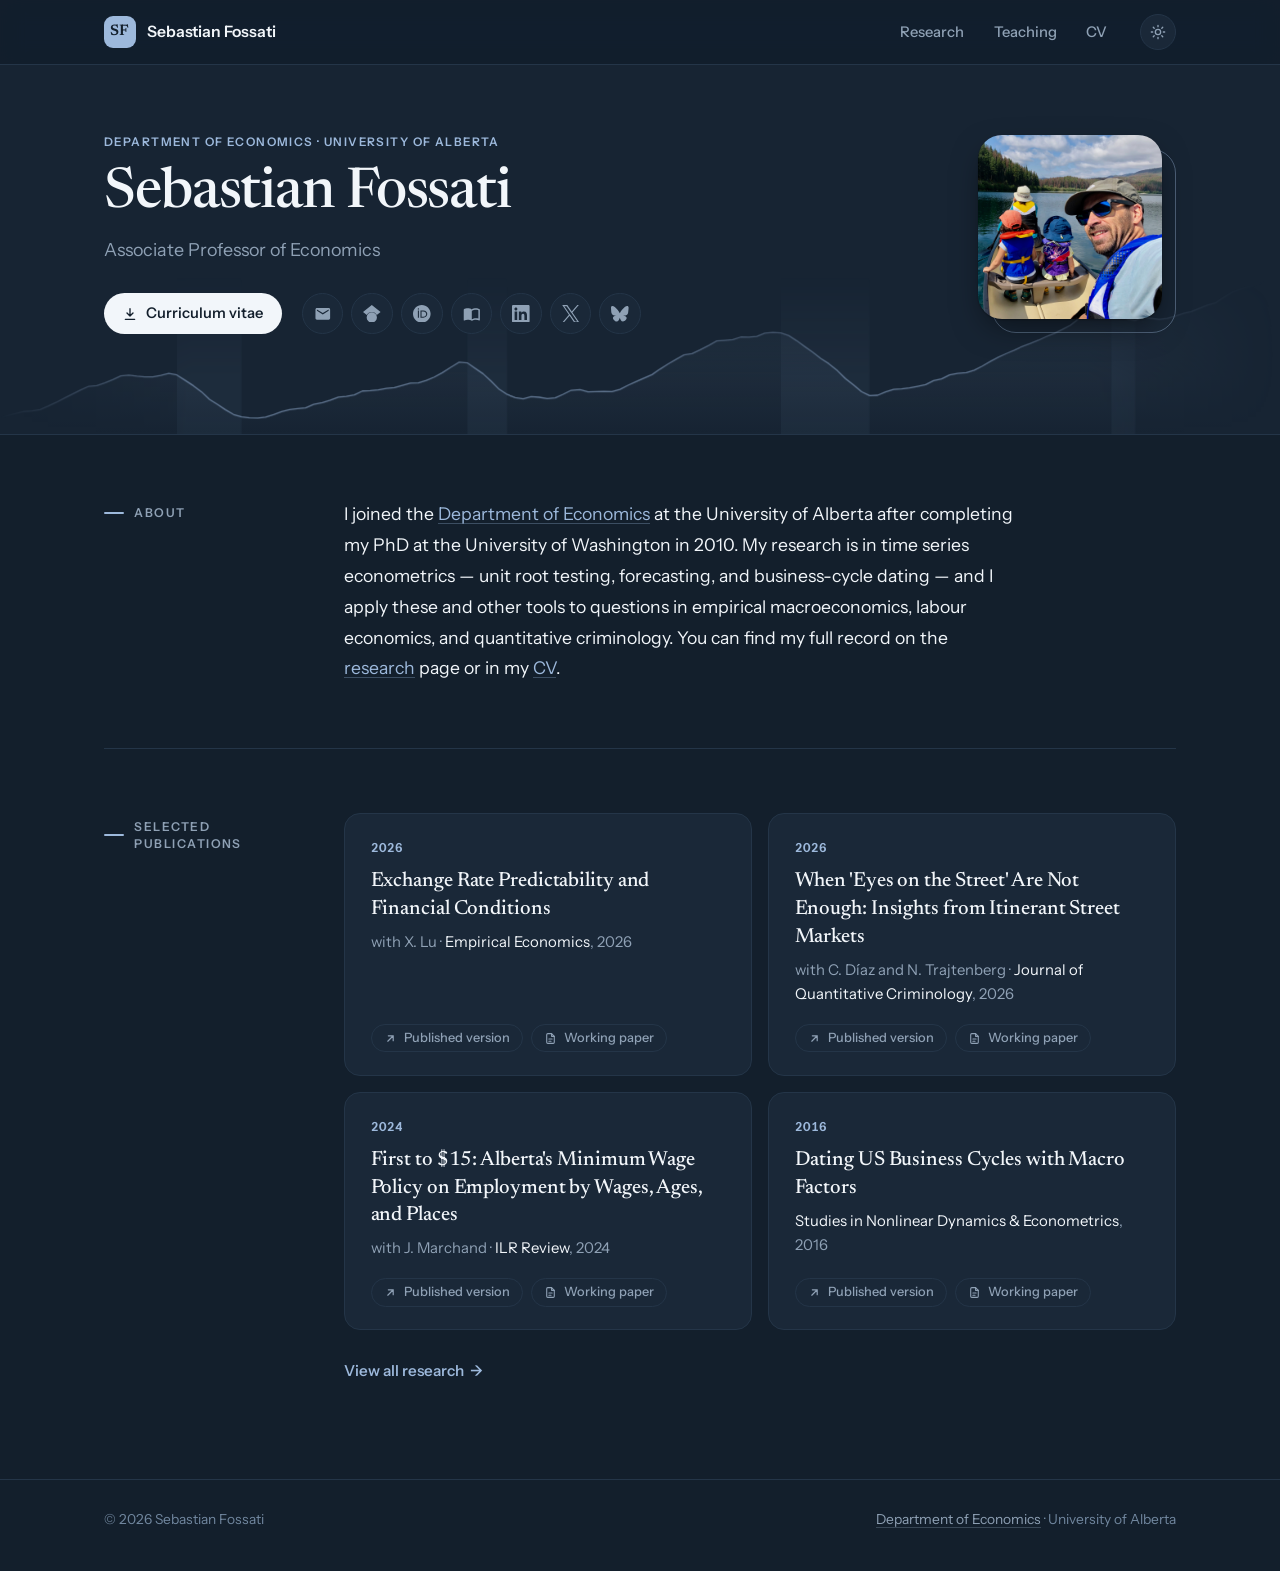
==== index.html @ 0acc58af "Match page titles to the name, tint the phone toolbar, stronger chips - Research/Teaching titles use" ====
<!doctype html>
<html lang="en">
<head>
  <meta charset="utf-8">
  <meta name="viewport" content="width=device-width, initial-scale=1">
  <title>Sebastian Fossati — Economics, University of Alberta</title>
  <meta name="description" content="Sebastian Fossati is an associate professor of economics at the University of Alberta, working in time series econometrics and empirical macroeconomics.">
  <!-- Link previews (X, Bluesky, LinkedIn, Slack, …). These URLs must be
       absolute; if the site's address ever changes, update them here and on
       research.html / teaching.html. -->
  <link rel="canonical" href="https://sebafossati.github.io/">
  <meta property="og:type" content="website">
  <meta property="og:site_name" content="Sebastian Fossati">
  <meta property="og:title" content="Sebastian Fossati — Economics, University of Alberta">
  <meta property="og:description" content="Sebastian Fossati is an associate professor of economics at the University of Alberta, working in time series econometrics and empirical macroeconomics.">
  <meta property="og:url" content="https://sebafossati.github.io/">
  <meta property="og:image" content="https://sebafossati.github.io/assets/img/portrait.jpg">
  <meta name="twitter:card" content="summary">
  <!-- Browser toolbar color on phones (navy; light when the visitor picks
       light mode — see the script below and assets/js/theme.js) -->
  <meta name="theme-color" content="#131f2c">
  <link rel="icon" href="assets/img/favicon.svg" type="image/svg+xml">
  <link rel="preconnect" href="https://fonts.googleapis.com">
  <link rel="preconnect" href="https://fonts.gstatic.com" crossorigin>
  <link href="https://fonts.googleapis.com/css2?family=Instrument+Sans:wght@400..700&family=Newsreader:ital,opsz,wght@0,6..72,400..600;1,6..72,400..500&display=swap" rel="stylesheet">
  <link rel="stylesheet" href="assets/css/style.css">
  <!-- Applies the saved light/dark choice before the page paints (dark is the default) -->
  <script>
    (function () {
      var t = localStorage.getItem("theme");
      if (t) document.documentElement.dataset.theme = t;
      if (t === "light") document.querySelector('meta[name="theme-color"]').content = "#f3f6f9";
    })();
  </script>
</head>
<body>
  <a class="skip" href="#main">Skip to content</a>

  <!-- ====================================================================
       HEADER — identical on every page. If you edit the nav here,
       copy the change to research.html and teaching.html too.
       ==================================================================== -->
  <header class="site-header">
    <nav class="nav wrap" aria-label="Main">
      <a class="brand" href="index.html">
        <span class="brand-full">Sebastian Fossati</span>
        <span class="brand-short">SF</span>
      </a>
      <div class="nav-links">
        <a href="research.html">Research</a>
        <a href="teaching.html">Teaching</a>
        <a href="assets/fossati_cv.pdf" target="_blank" rel="noopener">CV</a>
      </div>
      <button class="theme-toggle" type="button" aria-label="Toggle dark mode">
        <svg class="icon-moon" viewBox="0 0 24 24" fill="none" stroke="currentColor" stroke-width="2" stroke-linecap="round" stroke-linejoin="round" aria-hidden="true"><path d="M21 12.8A9 9 0 1 1 11.2 3a7 7 0 0 0 9.8 9.8z"/></svg>
        <svg class="icon-sun" viewBox="0 0 24 24" fill="none" stroke="currentColor" stroke-width="2" stroke-linecap="round" stroke-linejoin="round" aria-hidden="true"><circle cx="12" cy="12" r="4"/><path d="M12 2v2m0 16v2M4.9 4.9l1.4 1.4m11.4 11.4 1.4 1.4M2 12h2m16 0h2M4.9 19.1l1.4-1.4M17.7 6.3l1.4-1.4"/></svg>
      </button>
    </nav>
  </header>

  <main id="main">

    <!-- ==================================================================
         INTRO BAND — full-width tinted background behind the hero. The
         tint color is --band in style.css. The faint line along the bottom
         is a decorative "output series with shaded recessions" graphic;
         delete the <svg class="band-chart hero-chart"> block to remove it.
         ================================================================== -->
    <div class="intro-band">
    <svg class="band-chart hero-chart" viewBox="0 0 1600 220" preserveAspectRatio="xMidYMax slice" aria-hidden="true" focusable="false">
      <defs>
        <linearGradient id="chart-fade" x1="0" y1="0" x2="0" y2="1">
          <stop offset="0" class="stop-top"/>
          <stop offset="1" class="stop-bottom"/>
        </linearGradient>
      </defs>
      <g class="shade">
        <rect x="221" y="0" width="81" height="220"/>
        <rect x="584" y="0" width="50" height="220"/>
        <rect x="976" y="0" width="111" height="220"/>
        <rect x="1389" y="0" width="30" height="220"/>
      </g>
      <path class="area" d="M0 199.5 L10 196.6 L20 194.1 L30 191.8 L40 190.9 L50 189.4 L60 185.1 L70 180.5 L81 174.7 L91 169.7 L101 164.8 L111 160.3 L121 159.5 L131 156.1 L141 151.9 L151 147.3 L161 146.4 L171 147.7 L181 148.6 L191 148.6 L201 146.6 L211 144.2 L221 146.1 L231 152.6 L242 159.8 L252 167.3 L262 176.8 L272 183.1 L282 189.8 L292 195.6 L302 198.4 L312 199.9 L322 200.0 L332 198.8 L342 195.6 L352 192.0 L362 189.4 L372 188.3 L382 187.3 L392 183.0 L403 180.8 L413 177.7 L423 173.8 L433 173.0 L443 171.0 L453 166.2 L463 165.8 L473 164.7 L483 162.9 L493 162.0 L503 159.2 L513 156.4 L523 156.1 L533 153.0 L543 148.7 L553 143.2 L564 136.1 L574 130.1 L584 130.9 L594 137.9 L604 144.8 L614 154.0 L624 164.1 L634 170.5 L644 174.4 L654 176.1 L664 173.3 L674 174.0 L684 175.7 L694 174.8 L704 170.2 L714 165.3 L725 164.6 L735 167.4 L745 166.9 L755 166.6 L765 167.0 L775 164.1 L785 159.0 L795 154.5 L805 150.2 L815 145.7 L825 138.8 L835 132.5 L845 126.7 L855 121.1 L865 119.5 L875 114.8 L886 109.1 L896 103.6 L906 102.8 L916 102.1 L926 98.7 L936 98.8 L946 97.8 L956 93.9 L966 92.8 L976 93.5 L986 97.0 L996 103.5 L1006 110.7 L1016 117.7 L1026 125.5 L1036 132.0 L1047 141.0 L1057 150.9 L1067 158.7 L1077 167.1 L1087 172.0 L1097 171.5 L1107 167.2 L1117 164.2 L1127 163.6 L1137 162.2 L1147 160.3 L1157 158.3 L1167 153.3 L1177 151.0 L1187 146.0 L1197 144.2 L1208 143.2 L1218 140.1 L1228 134.9 L1238 129.1 L1248 123.9 L1258 119.3 L1268 115.1 L1278 110.4 L1288 106.7 L1298 102.7 L1308 98.1 L1318 94.1 L1328 89.2 L1338 84.0 L1348 76.1 L1358 69.7 L1369 65.6 L1379 62.6 L1389 65.2 L1399 69.2 L1409 76.2 L1419 77.9 L1429 74.1 L1439 75.3 L1449 76.6 L1459 75.5 L1469 72.7 L1479 69.3 L1489 66.9 L1499 62.9 L1509 58.8 L1519 56.1 L1530 48.8 L1540 42.7 L1550 38.9 L1560 35.6 L1570 32.8 L1580 30.0 L1590 32.0 L1600 32.6 L1600 220 L0 220 Z"/>
      <path class="line draw" pathLength="1" d="M0 199.5 L10 196.6 L20 194.1 L30 191.8 L40 190.9 L50 189.4 L60 185.1 L70 180.5 L81 174.7 L91 169.7 L101 164.8 L111 160.3 L121 159.5 L131 156.1 L141 151.9 L151 147.3 L161 146.4 L171 147.7 L181 148.6 L191 148.6 L201 146.6 L211 144.2 L221 146.1 L231 152.6 L242 159.8 L252 167.3 L262 176.8 L272 183.1 L282 189.8 L292 195.6 L302 198.4 L312 199.9 L322 200.0 L332 198.8 L342 195.6 L352 192.0 L362 189.4 L372 188.3 L382 187.3 L392 183.0 L403 180.8 L413 177.7 L423 173.8 L433 173.0 L443 171.0 L453 166.2 L463 165.8 L473 164.7 L483 162.9 L493 162.0 L503 159.2 L513 156.4 L523 156.1 L533 153.0 L543 148.7 L553 143.2 L564 136.1 L574 130.1 L584 130.9 L594 137.9 L604 144.8 L614 154.0 L624 164.1 L634 170.5 L644 174.4 L654 176.1 L664 173.3 L674 174.0 L684 175.7 L694 174.8 L704 170.2 L714 165.3 L725 164.6 L735 167.4 L745 166.9 L755 166.6 L765 167.0 L775 164.1 L785 159.0 L795 154.5 L805 150.2 L815 145.7 L825 138.8 L835 132.5 L845 126.7 L855 121.1 L865 119.5 L875 114.8 L886 109.1 L896 103.6 L906 102.8 L916 102.1 L926 98.7 L936 98.8 L946 97.8 L956 93.9 L966 92.8 L976 93.5 L986 97.0 L996 103.5 L1006 110.7 L1016 117.7 L1026 125.5 L1036 132.0 L1047 141.0 L1057 150.9 L1067 158.7 L1077 167.1 L1087 172.0 L1097 171.5 L1107 167.2 L1117 164.2 L1127 163.6 L1137 162.2 L1147 160.3 L1157 158.3 L1167 153.3 L1177 151.0 L1187 146.0 L1197 144.2 L1208 143.2 L1218 140.1 L1228 134.9 L1238 129.1 L1248 123.9 L1258 119.3 L1268 115.1 L1278 110.4 L1288 106.7 L1298 102.7 L1308 98.1 L1318 94.1 L1328 89.2 L1338 84.0 L1348 76.1 L1358 69.7 L1369 65.6 L1379 62.6 L1389 65.2 L1399 69.2 L1409 76.2 L1419 77.9 L1429 74.1 L1439 75.3 L1449 76.6 L1459 75.5 L1469 72.7 L1479 69.3 L1489 66.9 L1499 62.9 L1509 58.8 L1519 56.1 L1530 48.8 L1540 42.7 L1550 38.9 L1560 35.6 L1570 32.8 L1580 30.0 L1590 32.0 L1600 32.6"/>
    </svg>
    <div class="wrap">

    <!-- ==================================================================
         HERO — name, position, photo, and profile links.
         Photo lives at assets/img/portrait.jpg — replace that file to
         change it (keep it roughly square).
         ================================================================== -->
    <section class="hero">
      <div class="hero-text">
        <p class="eyebrow fade-in">Department of Economics · University of Alberta</p>
        <h1 class="fade-in">Sebastian Fossati</h1>

        <p class="lede fade-in">Associate Professor of Economics</p>

        <!-- PROFILE / CONTACT LINKS (icon buttons).
             Each link has aria-label + title for screen readers and hover
             tooltips. To add a service, copy a <li>, swap the href/label, and
             paste a new 24×24 <path> (brand glyphs are from simpleicons.org;
             the IDEAS/RePEc glyph is a generic book icon from Material Icons,
             since RePEc has no brand glyph there). -->
        <div class="hero-actions fade-in">
        <a class="btn btn-primary" href="assets/fossati_cv.pdf" target="_blank" rel="noopener">
          <svg viewBox="0 0 24 24" fill="none" stroke="currentColor" stroke-width="2" stroke-linecap="round" stroke-linejoin="round" aria-hidden="true"><path d="M12 4v11m0 0-4.5-4.5M12 15l4.5-4.5M5 20h14"/></svg>
          Curriculum vitae
        </a>
        <ul class="socials">
          <li><a href="mailto:sfossati@ualberta.ca" aria-label="Email" title="Email">
            <svg viewBox="0 0 24 24" fill="currentColor" aria-hidden="true"><path d="M20 4H4c-1.1 0-2 .9-2 2v12c0 1.1.9 2 2 2h16c1.1 0 2-.9 2-2V6c0-1.1-.9-2-2-2zm0 4l-8 5-8-5V6l8 5 8-5v2z"/></svg>
          </a></li>
          <li><a href="https://scholar.google.com/citations?user=sV46lYsAAAAJ" target="_blank" rel="me noopener" aria-label="Google Scholar" title="Google Scholar">
            <svg viewBox="0 0 24 24" fill="currentColor" aria-hidden="true"><path d="M5.242 13.769L0 9.5 12 0l12 9.5-5.242 4.269C17.548 11.249 14.978 9.5 12 9.5c-2.977 0-5.548 1.748-6.758 4.269zM12 10a7 7 0 1 0 0 14 7 7 0 0 0 0-14z"/></svg>
          </a></li>
          <li><a href="https://orcid.org/0009-0007-8081-2197" target="_blank" rel="me noopener" aria-label="ORCID" title="ORCID (0009-0007-8081-2197)">
            <svg viewBox="0 0 24 24" fill="currentColor" aria-hidden="true"><path d="M12 0C5.372 0 0 5.372 0 12s5.372 12 12 12 12-5.372 12-12S18.628 0 12 0zM7.369 4.378c.525 0 .947.431.947.947s-.422.947-.947.947a.95.95 0 0 1-.947-.947c0-.525.422-.947.947-.947zm-.722 3.038h1.444v10.041H6.647V7.416zm3.562 0h3.9c3.712 0 5.344 2.653 5.344 5.025 0 2.578-2.016 5.025-5.325 5.025h-3.919V7.416zm1.444 1.303v7.444h2.297c3.272 0 4.022-2.484 4.022-3.722 0-2.016-1.284-3.722-4.097-3.722h-2.222z"/></svg>
          </a></li>
          <li><a href="https://ideas.repec.org/e/pfo140.html" target="_blank" rel="me noopener" aria-label="IDEAS/RePEc" title="IDEAS/RePEc">
            <svg viewBox="0 0 24 24" fill="currentColor" aria-hidden="true"><path d="M21 5c-1.11-.35-2.33-.5-3.5-.5-1.95 0-4.05.4-5.5 1.5-1.45-1.1-3.55-1.5-5.5-1.5S2.45 4.9 1 6v14.65c0 .25.25.5.5.5.1 0 .15-.05.25-.05C3.1 20.45 5.05 20 6.5 20c1.95 0 4.05.4 5.5 1.5 1.35-.85 3.8-1.5 5.5-1.5 1.65 0 3.35.3 4.75 1.05.1.05.15.05.25.05.25 0 .5-.25.5-.5V6c-.6-.45-1.25-.75-2-1zm0 13.5c-1.1-.35-2.3-.5-3.5-.5-1.7 0-4.15.65-5.5 1.5V8c1.35-.85 3.8-1.5 5.5-1.5 1.2 0 2.4.15 3.5.5v11.5z"/></svg>
          </a></li>
          <li><a href="https://www.linkedin.com/in/sebafossati/" target="_blank" rel="me noopener" aria-label="LinkedIn" title="LinkedIn">
            <svg viewBox="0 0 24 24" fill="currentColor" aria-hidden="true"><path d="M20.447 20.452h-3.554v-5.569c0-1.328-.027-3.037-1.852-3.037-1.853 0-2.136 1.445-2.136 2.939v5.667H9.351V9h3.414v1.561h.046c.477-.9 1.637-1.85 3.37-1.85 3.601 0 4.267 2.37 4.267 5.455v6.286zM5.337 7.433c-1.144 0-2.063-.926-2.063-2.065 0-1.138.92-2.063 2.063-2.063 1.14 0 2.064.925 2.064 2.063 0 1.139-.925 2.065-2.064 2.065zm1.782 13.019H3.555V9h3.564v11.452zM22.225 0H1.771C.792 0 0 .774 0 1.729v20.542C0 23.227.792 24 1.771 24h20.451C23.2 24 24 23.227 24 22.271V1.729C24 .774 23.2 0 22.225 0z"/></svg>
          </a></li>
          <li><a href="https://x.com/sebafossati" target="_blank" rel="me noopener" aria-label="X" title="X (@sebafossati)">
            <svg viewBox="0 0 24 24" fill="currentColor" aria-hidden="true"><path d="M14.234 10.162 22.977 0h-2.072l-7.591 8.824L7.251 0H.258l9.168 13.343L.258 24H2.33l8.016-9.318L16.749 24h6.993zm-2.837 3.299-.929-1.329L3.076 1.56h3.182l5.965 8.532.929 1.329 7.754 11.09h-3.182z"/></svg>
          </a></li>
          <li><a href="https://bsky.app/profile/sebafossati.bsky.social" target="_blank" rel="me noopener" aria-label="Bluesky" title="Bluesky (@sebafossati.bsky.social)">
            <svg viewBox="0 0 24 24" fill="currentColor" aria-hidden="true"><path d="M5.202 2.857C7.954 4.922 10.913 9.11 12 11.358c1.087-2.247 4.046-6.436 6.798-8.501C20.783 1.366 24 .213 24 3.883c0 .732-.42 6.156-.667 7.037-.856 3.061-3.978 3.842-6.755 3.37 4.854.826 6.089 3.562 3.422 6.299-5.065 5.196-7.28-1.304-7.847-2.97-.104-.305-.152-.448-.153-.327 0-.121-.05.022-.153.327-.568 1.666-2.782 8.166-7.847 2.97-2.667-2.737-1.432-5.473 3.422-6.3-2.777.473-5.899-.308-6.755-3.369C.42 10.04 0 4.615 0 3.883c0-3.67 3.217-2.517 5.202-1.026z"/></svg>
          </a></li>
        </ul>
        </div>
      </div>
      <div class="portrait-wrap fade-in">
        <img class="portrait" src="assets/img/portrait.jpg" alt="Sebastian Fossati" width="220" height="220">
      </div>
    </section>

    </div>
    </div><!-- /intro-band -->

    <div class="wrap">

    <!-- ==================================================================
         ABOUT — short bio. Edit freely.
         ================================================================== -->
    <section class="section">
      <h2>About</h2>
      <p>
        I joined the
        <a href="https://www.economics.ualberta.ca/" target="_blank" rel="noopener">Department of Economics</a>
        at the University of Alberta after completing my PhD at the University
        of Washington in 2010. My research is in time series econometrics
        — unit root testing, forecasting, and business-cycle dating — and I apply
        these and other tools to questions in empirical macroeconomics, labour
        economics, and quantitative criminology. You can find my full record on
        the <a href="research.html">research</a> page or in my
        <a href="assets/fossati_cv.pdf" target="_blank" rel="noopener">CV</a>.
      </p>
    </section>

    <!-- ==================================================================
         SELECTED PUBLICATIONS — a short highlight reel; the full list
         lives on research.html.

         TO ADD A PAPER: copy an entire <li class="pub"> … </li> block,
         paste it where you want it, and edit the text and links.
         ================================================================== -->
    <section class="section">
      <h2>Selected publications</h2>
      <ul class="pubs pubs-featured">

        <li class="pub">
          <div class="pub-year">2026</div>
          <div class="pub-body">
            <a class="pub-title" href="https://doi.org/10.1007/s00181-026-02971-w" target="_blank" rel="noopener">Exchange Rate Predictability and Financial Conditions</a>
            <p class="pub-meta">with X. Lu · <em>Empirical Economics</em>, 2026</p>
            <p class="pub-links">
              <a href="https://doi.org/10.1007/s00181-026-02971-w" target="_blank" rel="noopener">Published version</a>
              <a href="https://sites.ualberta.ca/~econwps/2025/wp2025-06.pdf" target="_blank" rel="noopener">Working paper</a>
            </p>
          </div>
        </li>

        <li class="pub">
          <div class="pub-year">2026</div>
          <div class="pub-body">
            <a class="pub-title" href="https://doi.org/10.1007/s10940-025-09620-y" target="_blank" rel="noopener">When 'Eyes on the Street' Are Not Enough: Insights from Itinerant Street Markets</a>
            <p class="pub-meta">with C. Díaz and N. Trajtenberg · <em>Journal of Quantitative Criminology</em>, 2026</p>
            <p class="pub-links">
              <a href="https://doi.org/10.1007/s10940-025-09620-y" target="_blank" rel="noopener">Published version</a>
              <a href="https://papers.ssrn.com/sol3/papers.cfm?abstract_id=5048885" target="_blank" rel="noopener">Working paper</a>
            </p>
          </div>
        </li>

        <li class="pub">
          <div class="pub-year">2024</div>
          <div class="pub-body">
            <a class="pub-title" href="https://doi.org/10.1177/00197939231213064" target="_blank" rel="noopener">First to $15: Alberta's Minimum Wage Policy on Employment by Wages, Ages, and Places</a>
            <p class="pub-meta">with J. Marchand · <em>ILR Review</em>, 2024</p>
            <p class="pub-links">
              <a href="https://doi.org/10.1177/00197939231213064" target="_blank" rel="noopener">Published version</a>
              <a href="https://ideas.repec.org/p/ris/albaec/2020_015.html" target="_blank" rel="noopener">Working paper</a>
            </p>
          </div>
        </li>

        <li class="pub">
          <div class="pub-year">2016</div>
          <div class="pub-body">
            <a class="pub-title" href="https://doi.org/10.1515/snde-2015-0037" target="_blank" rel="noopener">Dating US Business Cycles with Macro Factors</a>
            <p class="pub-meta"><em>Studies in Nonlinear Dynamics &amp; Econometrics</em>, 2016</p>
            <p class="pub-links">
              <a href="https://doi.org/10.1515/snde-2015-0037" target="_blank" rel="noopener">Published version</a>
              <a href="assets/papers/factor_probit.pdf" target="_blank" rel="noopener">Working paper</a>
            </p>
          </div>
        </li>

      </ul>
      <a class="more-link" href="research.html">View all research <span class="arrow" aria-hidden="true">→</span></a>
    </section>

    </div>

  </main>

  <!-- ====================================================================
       FOOTER — identical on every page.
       ==================================================================== -->
  <footer class="site-footer">
    <div class="wrap">
      <p>© 2026 Sebastian Fossati</p>
      <p><a href="https://www.economics.ualberta.ca/" target="_blank" rel="noopener">Department of Economics</a> · University of Alberta</p>
    </div>
  </footer>

  <script src="assets/js/theme.js"></script>
</body>
</html>
---- assets/css/style.css ----
/* ==========================================================================
   style.css — all styling for the site.

   Colors follow the 1hand.app palette: navy, steel/pale blue, and one
   gold highlight. Dark is the default; the toggle in the header switches
   to light. To change the look, edit the variables in the blocks below:
   the first "theme" block is dark mode, the second is light mode. Fonts
   are set in the "Type" block.
   ========================================================================== */

/* ---- Type (shared by both themes) ---------------------------------------- */
:root {
  --font-sans: "Instrument Sans", system-ui, -apple-system, "Segoe UI", Roboto, sans-serif;
  --font-serif: "Newsreader", "Iowan Old Style", "Palatino Linotype", Georgia, serif;
  --radius: 16px;
  --wrap: 70rem;
  --label-col: 12rem;
}

/* ---- Dark theme (default) ------------------------------------------------ */
:root {
  --bg: #131f2c;
  --surface: #1a2838;
  --band: #172433;
  --text: #f2f6fa;
  --muted: #8fa1b5;
  --faint: #71879f;
  --border: #243548;
  --border-strong: #314862;
  --accent: #9db9dc;
  --accent-soft: rgba(157, 185, 220, 0.12);
  --gold: #d09a5a;
  --gold-ink: #d09a5a;
  --gold-soft: rgba(208, 154, 90, 0.14);
  --chart-band: rgba(157, 185, 220, 0.05);
  --shadow: 0 1px 2px rgba(0, 0, 0, 0.3), 0 12px 32px -8px rgba(0, 0, 0, 0.55);
  color-scheme: dark;
}

/* ---- Light theme (chosen with the toggle button) -------------------------- */
:root[data-theme="light"] {
  --bg: #f3f6f9;
  --surface: #ffffff;
  --band: #e8eef4;
  --text: #0d1620;
  --muted: #465a70;
  --faint: #5f7287;
  --border: #dae2ea;
  --border-strong: #c3cfdb;
  --accent: #245fa8;
  --accent-soft: rgba(36, 95, 168, 0.1);
  --gold: #c08545;
  --gold-ink: #8a5a20;
  --gold-soft: rgba(208, 154, 90, 0.16);
  --chart-band: rgba(13, 22, 32, 0.04);
  --shadow: 0 1px 2px rgba(13, 22, 32, 0.05), 0 12px 32px -8px rgba(13, 22, 32, 0.12);
  color-scheme: light;
}

/* ---- Steel-blue cards (light mode only) -----------------------------------
   In light mode the course cards and the landing page's publication cards
   are steel-blue panels with light text; in dark mode they are ordinary
   navy cards. The variables are redefined on the cards themselves, so
   everything inside them (text, chips, figures) follows. */
:root[data-theme="light"] :is(.card, .pubs-featured .pub) {
  --surface: #3d6390;
  --band: #385b85;
  --text: #ffffff;
  --muted: #d6e1ee;
  --faint: #d6e1ee;
  --border: #4a73a3;
  --border-strong: #5a83b3;
  --accent: #cfe0f5;
  --accent-soft: rgba(255, 255, 255, 0.12);
  --gold: #e6b273;
  --gold-ink: #e6b273;
  --gold-soft: rgba(230, 178, 115, 0.2);
  color: var(--text);
}

/* Link chips on those cards: a translucent white fill so they stand out */
:root[data-theme="light"] :is(.card, .pubs-featured .pub) :is(.pub-links, .course-links) a {
  border-color: rgba(255, 255, 255, 0.3);
  background: rgba(255, 255, 255, 0.14);
  color: #ffffff;
}

:root[data-theme="light"] :is(.card, .pubs-featured .pub) :is(.pub-links, .course-links) a:hover {
  border-color: #ffffff;
  background: rgba(255, 255, 255, 0.26);
}

/* ==========================================================================
   Base
   ========================================================================== */

*,
*::before,
*::after {
  box-sizing: border-box;
}

html {
  scroll-behavior: smooth;
}

body {
  margin: 0;
  font-family: var(--font-sans);
  font-size: 1rem;
  line-height: 1.65;
  color: var(--text);
  background: var(--bg);
  -webkit-font-smoothing: antialiased;
  text-rendering: optimizeLegibility;
}

::selection {
  background: var(--accent-soft);
  color: var(--accent);
}

a {
  color: var(--accent);
  text-decoration: underline;
  text-decoration-thickness: 1px;
  text-underline-offset: 3px;
  text-decoration-color: color-mix(in srgb, currentColor 30%, transparent);
  transition: text-decoration-color 0.15s ease, color 0.15s ease;
}

a:hover {
  text-decoration-color: currentColor;
}

:focus-visible {
  outline: 2px solid var(--accent);
  outline-offset: 3px;
  border-radius: 4px;
}

.wrap {
  max-width: var(--wrap);
  margin: 0 auto;
  padding: 0 1.5rem;
}

.skip {
  position: absolute;
  left: -9999px;
  top: 0;
  background: var(--bg);
  padding: 0.5rem 1rem;
  z-index: 100;
}

.skip:focus {
  left: 0;
}

/* ==========================================================================
   Header / navigation
   ========================================================================== */

.site-header {
  position: sticky;
  top: 0;
  z-index: 10;
  background: var(--bg);
  border-bottom: 1px solid var(--border);
}

@supports (backdrop-filter: blur(12px)) {
  .site-header {
    background: color-mix(in srgb, var(--bg) 82%, transparent);
    backdrop-filter: saturate(1.4) blur(12px);
    -webkit-backdrop-filter: saturate(1.4) blur(12px);
  }
}

.nav {
  display: flex;
  align-items: center;
  gap: 1rem;
  min-height: 4rem;
}

/* Brand: monogram tile + full name (name hides on small screens) */
.brand {
  display: inline-flex;
  align-items: center;
  gap: 0.7rem;
  margin-right: auto;
  font-weight: 600;
  font-size: 0.98rem;
  letter-spacing: -0.01em;
  color: var(--text);
  text-decoration: none;
  white-space: nowrap;
}

.brand .brand-short {
  order: -1;
  display: inline-grid;
  place-items: center;
  width: 2rem;
  height: 2rem;
  border-radius: 9px;
  background: var(--accent);
  color: var(--bg);
  font-family: var(--font-serif);
  font-size: 0.95rem;
  font-weight: 600;
  letter-spacing: 0.02em;
  transition: transform 0.2s ease;
}

.brand:hover .brand-short {
  transform: rotate(-6deg);
}

.nav-links {
  display: flex;
  align-items: center;
  gap: 0.25rem;
}

.nav-links a {
  padding: 0.4rem 0.8rem;
  border-radius: 999px;
  color: var(--muted);
  font-size: 0.92rem;
  font-weight: 500;
  text-decoration: none;
  transition: color 0.15s ease, background 0.15s ease;
}

.nav-links a:hover {
  color: var(--text);
  background: var(--accent-soft);
}

.nav-links a[aria-current="page"] {
  color: var(--accent);
  background: var(--accent-soft);
}

/* Theme toggle button */
.theme-toggle {
  display: inline-flex;
  align-items: center;
  justify-content: center;
  width: 2.25rem;
  height: 2.25rem;
  margin-left: 0.25rem;
  padding: 0;
  border: 1px solid var(--border);
  border-radius: 50%;
  background: var(--surface);
  color: var(--muted);
  cursor: pointer;
  transition: color 0.15s ease, border-color 0.15s ease, transform 0.2s ease;
}

.theme-toggle:hover {
  color: var(--accent);
  border-color: var(--accent);
  transform: rotate(15deg);
}

.theme-toggle svg {
  width: 1rem;
  height: 1rem;
}

/* Show sun in dark mode (the default), moon in light mode */
.icon-moon { display: none; }
.icon-sun  { display: block; }

:root[data-theme="light"] .icon-moon { display: block; }
:root[data-theme="light"] .icon-sun  { display: none; }

/* ==========================================================================
   Decorative charts
   The landing page has an output series with shaded recessions along the
   bottom of the hero. Research and Teaching have a row of cards next to the
   title, one small chart per card (see .head-cards below). Colors come from
   --accent and --chart-band; the series each chart is "about" (forecast
   origin, counterfactual, asymmetric loss, fitted line) is in --gold.
   ========================================================================== */

.band-chart {
  position: absolute;
  left: 0;
  right: 0;
  bottom: 0;
  width: 100%;
  pointer-events: none;
}

/* Landing page: along the bottom of the hero, fading at both edges and
   toward the top */
.hero-chart {
  height: 160px;
  -webkit-mask-image:
    linear-gradient(to right, transparent, #000 15%, #000 85%, transparent),
    linear-gradient(to top, #000 35%, transparent);
  -webkit-mask-composite: source-in;
  mask-image:
    linear-gradient(to right, transparent, #000 15%, #000 85%, transparent),
    linear-gradient(to top, #000 35%, transparent);
  mask-composite: intersect;
}

/* Research / Teaching: same-size 5:3 cards with no outline, running behind
   the title. The first card in the HTML sits at the far right. The row
   wraps, but only its first line is visible, so a card that doesn't fit the
   window is hidden whole rather than cut off. All cards are drawn at the
   same strength, except where they sit behind the title. */
.head-cards {
  --card-w: 13.75rem;
  --card-h: 8.25rem;
  display: flex;
  flex-flow: row-reverse wrap;
  align-content: flex-start;
  gap: 2rem 1.5rem;
  min-width: 0;
  height: var(--card-h);
  /* reach past the content column to the right edge of the window */
  margin-right: min(0px, (var(--wrap) - 100vw) / 2);
  overflow: hidden;
  pointer-events: none;
  /* extra fade behind the title (about 4 × its font size wide), easing
     back to full strength just past it */
  -webkit-mask-image: linear-gradient(to right,
    rgb(0 0 0 / 0.3) calc(var(--title-size) * 4),
    #000 calc(var(--title-size) * 4 + 4rem));
  mask-image: linear-gradient(to right,
    rgb(0 0 0 / 0.3) calc(var(--title-size) * 4),
    #000 calc(var(--title-size) * 4 + 4rem));
}

.head-card {
  flex: none;
  width: var(--card-w);
  height: var(--card-h);
  overflow: visible;
}

/* ---- Chart marks ---------------------------------------------------------- */

:is(.band-chart, .head-card) .line {
  fill: none;
  stroke: var(--accent);
  stroke-width: 1.6;
  stroke-linejoin: round;
  stroke-linecap: round;
  opacity: 0.55;
}

:is(.band-chart, .head-card) .line-dashed {
  stroke-dasharray: 5 6;
  opacity: 0.45;
}

/* Output series: shaded recessions and a soft fill under the line */
:is(.band-chart, .head-card) .shade rect {
  fill: var(--chart-band);
}

:is(.band-chart, .head-card) .area {
  fill: url(#chart-fade);
}

:is(.band-chart, .head-card) .stop-top {
  stop-color: var(--accent);
  stop-opacity: 0.12;
}

:is(.band-chart, .head-card) .stop-bottom {
  stop-color: var(--accent);
  stop-opacity: 0;
}

/* Fan chart: three nested prediction bands (90/70/50%) that stack up.
   The bands and the dashed forecast line fade out toward the horizon. */
.head-card .fan path {
  fill: url(#fan-fade);
  opacity: 0.07;
}

.head-card .fan-stop-on {
  stop-color: var(--accent);
  stop-opacity: 1;
}

.head-card .fan-stop-off {
  stop-color: var(--accent);
  stop-opacity: 0;
}

.head-card .forecast {
  stroke: url(#fan-fade);
}

.head-card .origin,
.head-card .ref {
  stroke: var(--faint);
  stroke-width: 1;
  stroke-dasharray: 3 5;
  opacity: 0.6;
}

.head-card .marker {
  fill: var(--band);
  stroke: var(--gold);
  stroke-width: 1.6;
}

/* Actual (solid) vs counterfactual (dashed) series, with a band around
   the counterfactual */
.head-card .band {
  fill: var(--gold);
  opacity: 0.1;
}

.card-did .line-dashed {
  stroke: var(--gold);
  opacity: 0.6;
}

/* Loss functions: squared (solid), absolute (dashed), asymmetric (dotted) */
.head-card .loss-l1 {
  stroke-dasharray: 5 6;
  opacity: 0.45;
}

.head-card .loss-asym {
  stroke: var(--gold);
  stroke-dasharray: 0.5 5;
  stroke-width: 2.4;
  opacity: 0.7;
}

/* Scatter plot: data points and the regression confidence band */
.head-card .dots circle {
  fill: var(--accent);
  opacity: 0.3;
}

.head-card .ci {
  fill: var(--accent);
  opacity: 0.09;
}

.card-scatter .line {
  stroke: var(--gold);
  opacity: 0.7;
}

/* ==========================================================================
   Hero (landing page)
   ========================================================================== */

/* Full-width tinted band behind the hero. The tint is --band. */
.intro-band {
  position: relative;
  overflow: hidden;
  background: var(--band);
  border-bottom: 1px solid var(--border);
}

.hero {
  position: relative;
  display: grid;
  grid-template-columns: 1fr auto;
  align-items: center;
  gap: 3.5rem;
  padding: 4.25rem 0 6.25rem;
}

.eyebrow {
  margin: 0 0 0.85rem;
  font-size: 0.74rem;
  font-weight: 600;
  letter-spacing: 0.12em;
  text-transform: uppercase;
  color: var(--accent);
}

.hero h1 {
  margin: 0 0 0.75rem;
  font-family: var(--font-serif);
  font-size: clamp(2.4rem, 5vw, 3.5rem); /* same as .page-head h1 */
  font-weight: 500;
  letter-spacing: -0.02em;
  line-height: 1.02;
}

.hero .lede {
  margin: 0;
  font-size: 1.12rem;
  color: var(--muted);
}

.hero-actions {
  display: flex;
  flex-wrap: wrap;
  align-items: center;
  gap: 1rem 1.25rem;
  margin-top: 1.75rem;
}

/* Photo with an offset outline behind it */
.portrait-wrap {
  position: relative;
  margin: 0 14px 14px 0;
}

.portrait-wrap::before {
  content: "";
  position: absolute;
  inset: 14px -14px -14px 14px;
  border: 1px solid var(--accent);
  border-radius: 24px;
  opacity: 0.4;
}

.portrait {
  position: relative;
  display: block;
  width: 184px;
  height: 184px;
  border-radius: 24px;
  object-fit: cover;
  box-shadow: var(--shadow);
}

/* Buttons */
.btn {
  display: inline-flex;
  align-items: center;
  gap: 0.5rem;
  height: 2.6rem;
  padding: 0 1.15rem;
  border-radius: 999px;
  font-size: 0.92rem;
  font-weight: 550;
  text-decoration: none;
  transition: background 0.15s ease, color 0.15s ease, transform 0.15s ease;
}

.btn svg {
  width: 1rem;
  height: 1rem;
}

.btn-primary {
  background: var(--text);
  color: var(--bg);
}

.btn-primary:hover {
  background: var(--accent);
  color: var(--bg);
  transform: translateY(-1px);
}

/* Social / contact icon buttons */
.socials {
  display: flex;
  flex-wrap: wrap;
  gap: 0.5rem;
  padding: 0;
  margin: 0;
  list-style: none;
}

.socials a {
  display: inline-flex;
  align-items: center;
  justify-content: center;
  width: 2.6rem;
  height: 2.6rem;
  border: 1px solid var(--border);
  border-radius: 50%;
  background: var(--surface);
  color: var(--muted);
  text-decoration: none;
  transition: color 0.15s ease, border-color 0.15s ease,
    background 0.15s ease, transform 0.15s ease;
}

.socials a:hover {
  color: var(--accent);
  border-color: var(--accent);
  background: var(--accent-soft);
  transform: translateY(-2px);
}

.socials svg {
  width: 1.1rem;
  height: 1.1rem;
  display: block;
}

/* ==========================================================================
   Page header used on interior pages (Research, Teaching): the title on
   the left, on top of the row of chart cards (.head-cards)
   ========================================================================== */

.page-head {
  --title-size: clamp(2.4rem, 5vw, 3.5rem); /* same as .hero h1 */
  position: relative;
  height: 11.25rem; /* 180px, bottom border included */
  overflow: hidden;
  background: var(--band);
  border-bottom: 1px solid var(--border);
}

/* The title and the card row share one grid cell, so they overlap */
.page-head .wrap {
  display: grid;
  align-items: center;
  height: 100%;
}

.page-head .wrap > * {
  grid-area: 1 / 1;
}

.page-head h1 {
  position: relative;
  z-index: 1;
  justify-self: start;
  margin: 0;
  font-family: var(--font-serif);
  font-size: var(--title-size);
  font-weight: 500;
  letter-spacing: -0.02em;
  line-height: 1.05;
}

/* ==========================================================================
   Sections — label in a left column, content on the right
   ========================================================================== */

.section {
  display: grid;
  grid-template-columns: var(--label-col) minmax(0, 1fr);
  column-gap: 3rem;
  padding: 4rem 0;
}

.section + .section {
  border-top: 1px solid var(--border);
}

.section > * {
  grid-column: 2;
}

.section > h2 {
  grid-column: 1;
  grid-row: 1 / span 20;
  align-self: start;
  position: sticky;
  top: 6rem;
  display: flex;
  align-items: center;
  gap: 0.65rem;
  margin: 0.3rem 0 0;
  font-size: 0.76rem;
  font-weight: 600;
  line-height: 1.4;
  letter-spacing: 0.12em;
  text-transform: uppercase;
  color: var(--muted);
}

.section > h2::before {
  content: "";
  flex: none;
  width: 1.25rem;
  height: 2px;
  border-radius: 2px;
  background: var(--accent);
}

.section > p {
  margin: 0;
  max-width: 42rem;
  font-size: 1.1rem;
  line-height: 1.75;
}

/* ==========================================================================
   Publications
   ========================================================================== */

.pubs {
  list-style: none;
  margin: 0;
  padding: 0;
}

.pub {
  display: grid;
  grid-template-columns: 4.5rem 1fr;
  gap: 1.5rem;
  padding: 1.5rem 0;
}

.pub:first-child {
  padding-top: 0;
}

.pub + .pub {
  border-top: 1px solid var(--border);
}

.pub-year {
  padding-top: 0.2rem;
  font-size: 0.85rem;
  font-weight: 500;
  font-variant-numeric: tabular-nums;
  color: var(--faint);
}

.pub-title {
  font-family: var(--font-serif);
  font-size: 1.22rem;
  font-weight: 500;
  line-height: 1.35;
  letter-spacing: -0.005em;
  color: var(--text);
  text-decoration: none;
}

a.pub-title:hover {
  color: var(--accent);
}

.pub-meta {
  margin: 0.4rem 0 0;
  font-size: 0.93rem;
  color: var(--muted);
}

/* Journal names: upright, set off by color only */
.pub-meta em {
  font-style: normal;
  color: var(--text);
}

.pub-meta a {
  color: inherit;
}

.pub-meta a:hover {
  color: var(--accent);
}

/* Status pill for working papers: <span class="status">Submitted</span>
   (gold). Add "status-wip" for work in progress (neutral color). */
.status {
  display: inline-block;
  padding: 0.05rem 0.55rem;
  border-radius: 999px;
  background: var(--gold-soft);
  color: var(--gold-ink);
  font-size: 0.76rem;
  font-weight: 600;
  letter-spacing: 0.01em;
  vertical-align: 0.05em;
}

.status-wip {
  background: color-mix(in srgb, var(--faint) 14%, transparent);
  color: var(--muted);
}

/* Link chips under each paper (and under each course, e.g. a syllabus).
   The icon is picked from the link address: doi.org → arrow, .zip or
   github.com → code, anything else → document. */
.pub-links,
.course-links {
  display: flex;
  flex-wrap: wrap;
  gap: 0.5rem;
  margin: 0.9rem 0 0;
  padding: 0;
}

.pub-links a,
.course-links a {
  --icon: url("data:image/svg+xml,%3Csvg xmlns='http://www.w3.org/2000/svg' viewBox='0 0 24 24' fill='none' stroke='black' stroke-width='2' stroke-linecap='round' stroke-linejoin='round'%3E%3Cpath d='M14 3H7a2 2 0 0 0-2 2v14a2 2 0 0 0 2 2h10a2 2 0 0 0 2-2V8z'/%3E%3Cpath d='M14 3v5h5M9 13h6M9 17h4'/%3E%3C/svg%3E");
  display: inline-flex;
  align-items: center;
  gap: 0.4rem;
  padding: 0.3rem 0.75rem;
  border: 1px solid var(--border);
  border-radius: 999px;
  background: var(--surface);
  color: var(--muted);
  font-size: 0.8rem;
  font-weight: 500;
  line-height: 1.3;
  text-decoration: none;
  transition: color 0.15s ease, border-color 0.15s ease, background 0.15s ease;
}

.pub-links a::before,
.course-links a::before {
  content: "";
  flex: none;
  width: 0.85rem;
  height: 0.85rem;
  background: currentColor;
  -webkit-mask: var(--icon) center / contain no-repeat;
  mask: var(--icon) center / contain no-repeat;
}

.pub-links a[href*="doi.org"] {
  --icon: url("data:image/svg+xml,%3Csvg xmlns='http://www.w3.org/2000/svg' viewBox='0 0 24 24' fill='none' stroke='black' stroke-width='2.2' stroke-linecap='round' stroke-linejoin='round'%3E%3Cpath d='M7 17 17 7M8 7h9v9'/%3E%3C/svg%3E");
}

.pub-links a[href$=".zip"],
.pub-links a[href*="github.com"] {
  --icon: url("data:image/svg+xml,%3Csvg xmlns='http://www.w3.org/2000/svg' viewBox='0 0 24 24' fill='none' stroke='black' stroke-width='2.2' stroke-linecap='round' stroke-linejoin='round'%3E%3Cpath d='m8 7-5 5 5 5M16 7l5 5-5 5'/%3E%3C/svg%3E");
}

.pub-links a:hover,
.course-links a:hover {
  color: var(--accent);
  border-color: var(--accent);
  background: var(--accent-soft);
}

/* Selected publications on the landing page: a grid of cards */
.pubs-featured {
  display: grid;
  grid-template-columns: repeat(auto-fill, minmax(19rem, 1fr));
  gap: 1rem;
}

.pubs-featured .pub,
.pubs-featured .pub + .pub {
  display: flex;
  flex-direction: column;
  gap: 0;
  padding: 1.5rem 1.6rem 1.4rem;
  border: 1px solid var(--border);
  border-radius: var(--radius);
  background: var(--surface);
  transition: border-color 0.2s ease, box-shadow 0.2s ease, transform 0.2s ease;
}

.pubs-featured .pub:hover {
  border-color: var(--border-strong);
  box-shadow: var(--shadow);
  transform: translateY(-2px);
}

.pubs-featured .pub-year {
  margin-bottom: 0.6rem;
  padding: 0;
  font-size: 0.78rem;
  font-weight: 600;
  letter-spacing: 0.08em;
  color: var(--accent);
}

.pubs-featured .pub-body {
  display: flex;
  flex: 1;
  flex-direction: column;
}

.pubs-featured .pub-title {
  font-size: 1.28rem;
}

.pubs-featured .pub-links {
  margin-top: auto;
  padding-top: 1.1rem;
}

/* Expandable abstract (used on the research page) */
.abstract {
  margin-top: 0.7rem;
  font-size: 0.93rem;
}

.abstract summary {
  cursor: pointer;
  width: fit-content;
  color: var(--faint);
  font-weight: 500;
  transition: color 0.15s ease;
}

.abstract summary:hover {
  color: var(--accent);
}

.abstract p {
  margin: 0.6rem 0 0;
  padding: 0.9rem 1.1rem;
  color: var(--muted);
  background: var(--band);
  border-radius: 12px;
}

/* "View all" style link with sliding arrow */
.more-link {
  justify-self: start;
  display: inline-flex;
  align-items: center;
  gap: 0.4rem;
  margin-top: 1.75rem;
  font-size: 0.95rem;
  font-weight: 550;
  text-decoration: none;
}

.more-link .arrow {
  transition: transform 0.18s ease;
}

.more-link:hover .arrow {
  transform: translateX(4px);
}

/* ==========================================================================
   Teaching
   ========================================================================== */

.card-grid {
  display: grid;
  grid-template-columns: repeat(auto-fill, minmax(17rem, 1fr));
  gap: 1rem;
  margin: 0;
  padding: 0;
  list-style: none;
}

.card {
  padding: 1.5rem 1.6rem;
  border: 1px solid var(--border);
  border-radius: var(--radius);
  background: var(--surface);
  transition: border-color 0.2s ease, box-shadow 0.2s ease,
    transform 0.2s ease;
}

.card:hover {
  border-color: var(--border-strong);
  box-shadow: var(--shadow);
  transform: translateY(-2px);
}

.card .course-code {
  margin: 0 0 0.6rem;
  font-size: 0.78rem;
  font-weight: 600;
  letter-spacing: 0.08em;
  text-transform: uppercase;
  color: var(--accent);
}

.card h3 {
  margin: 0 0 0.4rem;
  font-family: var(--font-serif);
  font-size: 1.35rem;
  font-weight: 500;
  line-height: 1.25;
  letter-spacing: -0.01em;
}

.card .course-term {
  margin: 0;
  font-size: 0.9rem;
  color: var(--muted);
}

.card .course-links {
  margin: 0.9rem 0 0;
}

/* Current courses: one full-width card per row, with a small figure on
   the right (the figure is hidden on phones) */
.course-list {
  grid-template-columns: 1fr;
}

.course-card {
  display: grid;
  grid-template-columns: minmax(0, 1fr) 220px;
  align-items: center;
  gap: 2rem;
}

.course-fig {
  display: block;
  width: 220px;
  height: 110px;
  overflow: visible;
}

.course-fig .fig-axis,
.course-fig .fig-ref,
.course-fig .fig-edge,
.course-fig .fig-line,
.course-fig .fig-ci {
  fill: none;
  stroke-linecap: round;
}

.course-fig .fig-axis {
  stroke: var(--border-strong);
  stroke-width: 1.2;
}

.course-fig .fig-ref {
  stroke: var(--border-strong);
  stroke-width: 1;
  stroke-dasharray: 3 4;
}

/* Gold marks the key element of each figure: the fitted line, the
   event study's reference period, and one class of the tree */
.course-fig .fig-line {
  stroke: var(--gold);
  stroke-width: 2;
}

.course-fig .fig-ci {
  stroke: var(--accent);
  stroke-width: 1.6;
  opacity: 0.45;
}

.course-fig .fig-dot {
  fill: var(--accent);
  opacity: 0.4;
}

.course-fig .fig-dot-solid {
  opacity: 1;
}

.course-fig .fig-dot-hollow {
  fill: var(--surface);
  stroke: var(--gold);
  stroke-width: 1.8;
  opacity: 1;
}

.course-fig .fig-edge {
  stroke: var(--border-strong);
  stroke-width: 1.5;
}

.course-fig .fig-node {
  fill: var(--surface);
  stroke: var(--accent);
  stroke-width: 1.8;
}

.course-fig .fig-leaf-a {
  fill: var(--accent);
}

.course-fig .fig-leaf-b {
  fill: var(--gold-soft);
  stroke: var(--gold);
  stroke-width: 1.2;
}

/* Simple list of past courses */
.plain-list {
  margin: 0;
  padding: 0;
  list-style: none;
}

.plain-list li {
  display: flex;
  justify-content: space-between;
  align-items: baseline;
  gap: 1rem;
  padding: 0.85rem 0;
  font-size: 0.98rem;
}

.plain-list li:first-child {
  padding-top: 0;
}

.plain-list li + li {
  border-top: 1px solid var(--border);
}

.plain-list .when {
  color: var(--faint);
  font-size: 0.86rem;
  white-space: nowrap;
}

/* ==========================================================================
   Footer
   ========================================================================== */

.site-footer {
  margin-top: 2rem;
  border-top: 1px solid var(--border);
}

.site-footer .wrap {
  display: flex;
  flex-wrap: wrap;
  justify-content: space-between;
  gap: 0.5rem 2rem;
  padding-top: 1.75rem;
  padding-bottom: 2.5rem;
  font-size: 0.86rem;
  color: var(--faint);
}

.site-footer a {
  color: var(--muted);
}

.site-footer p {
  margin: 0;
}

/* ==========================================================================
   Entry animation (skipped for users who prefer reduced motion)
   ========================================================================== */

@media (prefers-reduced-motion: no-preference) {
  .fade-in {
    animation: fadeUp 0.6s cubic-bezier(0.2, 0.7, 0.2, 1) both;
  }

  .fade-in:nth-child(2) { animation-delay: 0.07s; }
  .fade-in:nth-child(3) { animation-delay: 0.14s; }
  .fade-in:nth-child(4) { animation-delay: 0.21s; }

  @keyframes fadeUp {
    from {
      opacity: 0;
      transform: translateY(12px);
    }
    to {
      opacity: 1;
      transform: translateY(0);
    }
  }

  /* Header charts: the main line draws itself in once on load, then the
     shading appears */
  :is(.band-chart, .head-card) .draw {
    stroke-dasharray: 1;
    stroke-dashoffset: 1;
  }

  .band-chart .draw {
    animation: draw 2.4s 0.2s cubic-bezier(0.4, 0, 0.2, 1) forwards;
  }

  .band-chart .area,
  .band-chart .shade {
    animation: fadeIn 1.2s 0.9s ease both;
  }

  /* Research / Teaching cards fade in one after another, right to left.
     Inside each card the same sequence plays from the card's own start;
     the forecast fan opens once the history line reaches "now". */
  .head-card {
    --delay: 0.1s;
    animation: fadeIn 0.9s var(--delay) ease both;
  }

  .head-card:nth-child(2) { --delay: 0.25s; }
  .head-card:nth-child(3) { --delay: 0.4s; }
  .head-card:nth-child(4) { --delay: 0.55s; }
  .head-card:nth-child(5) { --delay: 0.7s; }

  .head-card .draw {
    animation: draw 1.4s calc(var(--delay) + 0.1s) cubic-bezier(0.4, 0, 0.2, 1) forwards;
  }

  .head-card .area,
  .head-card .shade {
    animation: fadeIn 1s calc(var(--delay) + 0.6s) ease both;
  }

  .card-fan .fan,
  .card-fan .origin,
  .card-fan .marker,
  .card-fan .forecast {
    animation: fadeIn 1s calc(var(--delay) + 1.2s) ease both;
  }

  @keyframes draw {
    to { stroke-dashoffset: 0; }
  }

  @keyframes fadeIn {
    from { opacity: 0; }
  }
}

/* ==========================================================================
   Medium screens — narrower label column
   ========================================================================== */

@media (max-width: 960px) {
  :root {
    --label-col: 9rem;
  }

  .section {
    column-gap: 2rem;
  }

  .hero {
    gap: 2.5rem;
  }

  .portrait {
    width: 160px;
    height: 160px;
  }
}

/* ==========================================================================
   Small screens — everything stacks
   ========================================================================== */

@media (max-width: 720px) {
  .wrap {
    padding: 0 1rem;
  }

  .brand .brand-full { display: none; }

  .nav-links a {
    padding: 0.4rem 0.6rem;
  }

  .hero {
    grid-template-columns: 1fr;
    gap: 2rem;
    padding: 3rem 0 6rem;
  }

  .hero .lede {
    font-size: 1.1rem;
  }

  .portrait-wrap {
    order: -1;
    justify-self: start;
    margin: 0 10px 10px 0;
  }

  .portrait-wrap::before {
    inset: 10px -10px -10px 10px;
    border-radius: 22px;
  }

  .portrait {
    width: 120px;
    height: 120px;
    border-radius: 22px;
  }

  .hero-chart {
    height: 150px;
  }

  /* On phones the header is just the title, no charts */
  .page-head {
    height: 7.5rem; /* 120px, bottom border included */
  }

  .head-cards {
    display: none;
  }

  .section {
    display: block;
    padding: 2.75rem 0;
  }

  .section > h2 {
    position: static;
    margin: 0 0 1.5rem;
  }

  .section > p {
    font-size: 1.04rem;
  }

  .pub {
    grid-template-columns: 1fr;
    gap: 0.3rem;
  }

  .pubs-featured {
    grid-template-columns: 1fr;
  }

  .pubs-featured .pub,
  .pubs-featured .pub + .pub {
    padding: 1.25rem 1.25rem 1.15rem;
  }

  .course-card {
    display: block;
  }

  .course-fig {
    display: none;
  }

  .plain-list li {
    flex-direction: column;
    gap: 0.1rem;
  }
}
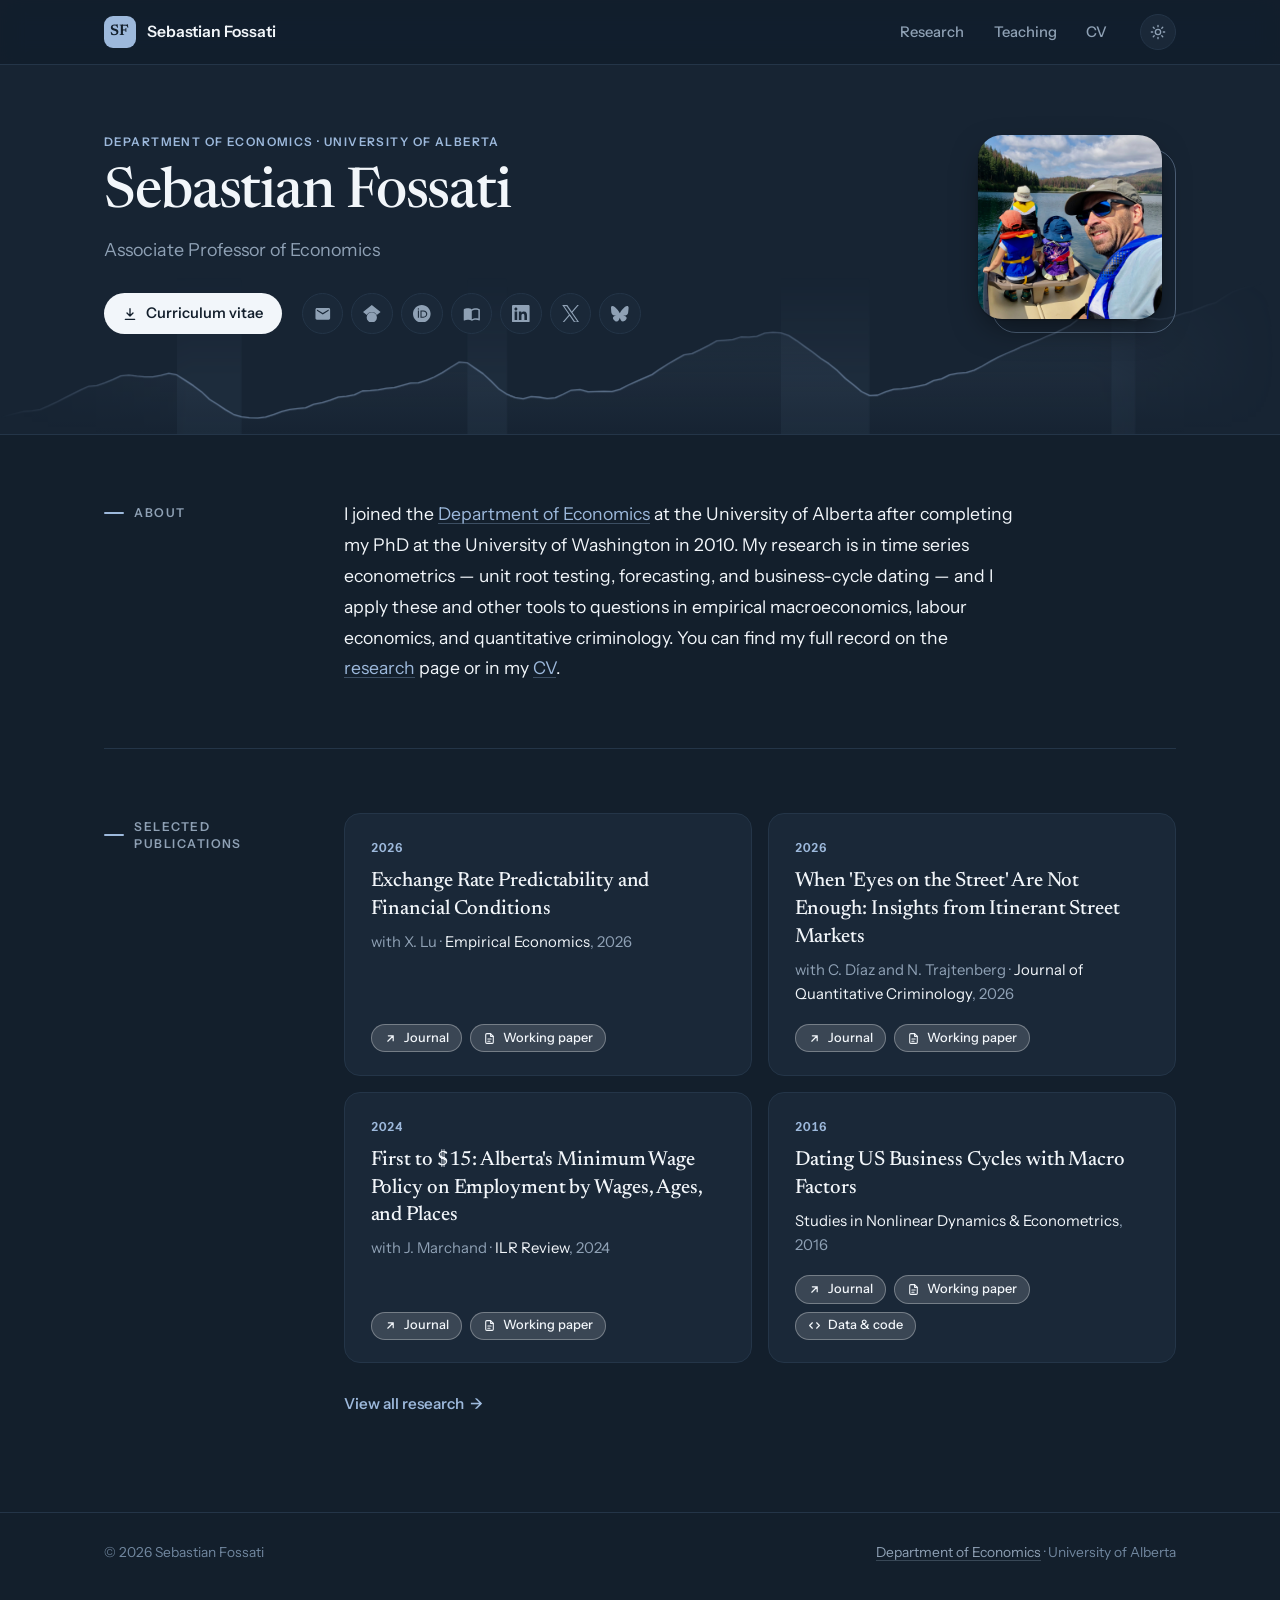
==== commit 33b2232d: "Standardize publication button labels Use Journal / Working paper / Online appendix / Data & code on" ====
--- a/index.html
+++ b/index.html
@@ -178,7 +178,7 @@
             <a class="pub-title" href="https://doi.org/10.1007/s00181-026-02971-w" target="_blank" rel="noopener">Exchange Rate Predictability and Financial Conditions</a>
             <p class="pub-meta">with X. Lu · <em>Empirical Economics</em>, 2026</p>
             <p class="pub-links">
-              <a href="https://doi.org/10.1007/s00181-026-02971-w" target="_blank" rel="noopener">Published version</a>
+              <a href="https://doi.org/10.1007/s00181-026-02971-w" target="_blank" rel="noopener">Journal</a>
               <a href="https://sites.ualberta.ca/~econwps/2025/wp2025-06.pdf" target="_blank" rel="noopener">Working paper</a>
             </p>
           </div>
@@ -190,7 +190,7 @@
             <a class="pub-title" href="https://doi.org/10.1007/s10940-025-09620-y" target="_blank" rel="noopener">When 'Eyes on the Street' Are Not Enough: Insights from Itinerant Street Markets</a>
             <p class="pub-meta">with C. Díaz and N. Trajtenberg · <em>Journal of Quantitative Criminology</em>, 2026</p>
             <p class="pub-links">
-              <a href="https://doi.org/10.1007/s10940-025-09620-y" target="_blank" rel="noopener">Published version</a>
+              <a href="https://doi.org/10.1007/s10940-025-09620-y" target="_blank" rel="noopener">Journal</a>
               <a href="https://papers.ssrn.com/sol3/papers.cfm?abstract_id=5048885" target="_blank" rel="noopener">Working paper</a>
             </p>
           </div>
@@ -202,7 +202,7 @@
             <a class="pub-title" href="https://doi.org/10.1177/00197939231213064" target="_blank" rel="noopener">First to $15: Alberta's Minimum Wage Policy on Employment by Wages, Ages, and Places</a>
             <p class="pub-meta">with J. Marchand · <em>ILR Review</em>, 2024</p>
             <p class="pub-links">
-              <a href="https://doi.org/10.1177/00197939231213064" target="_blank" rel="noopener">Published version</a>
+              <a href="https://doi.org/10.1177/00197939231213064" target="_blank" rel="noopener">Journal</a>
               <a href="https://ideas.repec.org/p/ris/albaec/2020_015.html" target="_blank" rel="noopener">Working paper</a>
             </p>
           </div>
@@ -214,8 +214,9 @@
             <a class="pub-title" href="https://doi.org/10.1515/snde-2015-0037" target="_blank" rel="noopener">Dating US Business Cycles with Macro Factors</a>
             <p class="pub-meta"><em>Studies in Nonlinear Dynamics &amp; Econometrics</em>, 2016</p>
             <p class="pub-links">
-              <a href="https://doi.org/10.1515/snde-2015-0037" target="_blank" rel="noopener">Published version</a>
+              <a href="https://doi.org/10.1515/snde-2015-0037" target="_blank" rel="noopener">Journal</a>
               <a href="assets/papers/factor_probit.pdf" target="_blank" rel="noopener">Working paper</a>
+              <a href="assets/papers/factor_probit_matlab.zip">Data &amp; code</a>
             </p>
           </div>
         </li>
--- a/assets/css/style.css
+++ b/assets/css/style.css
@@ -33,6 +33,10 @@
   --gold-ink: #d09a5a;
   --gold-soft: rgba(208, 154, 90, 0.14);
   --chart-band: rgba(157, 185, 220, 0.05);
+  --chip-bg: rgba(255, 255, 255, 0.14);
+  --chip-border: rgba(255, 255, 255, 0.3);
+  --chip-hover-bg: rgba(255, 255, 255, 0.26);
+  --chip-hover-border: #ffffff;
   --shadow: 0 1px 2px rgba(0, 0, 0, 0.3), 0 12px 32px -8px rgba(0, 0, 0, 0.55);
   color-scheme: dark;
 }
@@ -53,6 +57,10 @@
   --gold-ink: #8a5a20;
   --gold-soft: rgba(208, 154, 90, 0.16);
   --chart-band: rgba(13, 22, 32, 0.04);
+  --chip-bg: rgba(36, 95, 168, 0.1);
+  --chip-border: rgba(36, 95, 168, 0.35);
+  --chip-hover-bg: rgba(36, 95, 168, 0.18);
+  --chip-hover-border: #245fa8;
   --shadow: 0 1px 2px rgba(13, 22, 32, 0.05), 0 12px 32px -8px rgba(13, 22, 32, 0.12);
   color-scheme: light;
 }
@@ -75,19 +83,11 @@
   --gold: #e6b273;
   --gold-ink: #e6b273;
   --gold-soft: rgba(230, 178, 115, 0.2);
+  --chip-bg: rgba(255, 255, 255, 0.14);
+  --chip-border: rgba(255, 255, 255, 0.3);
+  --chip-hover-bg: rgba(255, 255, 255, 0.26);
+  --chip-hover-border: #ffffff;
   color: var(--text);
-}
-
-/* Link chips on those cards: a translucent white fill so they stand out */
-:root[data-theme="light"] :is(.card, .pubs-featured .pub) :is(.pub-links, .course-links) a {
-  border-color: rgba(255, 255, 255, 0.3);
-  background: rgba(255, 255, 255, 0.14);
-  color: #ffffff;
-}
-
-:root[data-theme="light"] :is(.card, .pubs-featured .pub) :is(.pub-links, .course-links) a:hover {
-  border-color: #ffffff;
-  background: rgba(255, 255, 255, 0.26);
 }
 
 /* ==========================================================================
@@ -312,32 +312,37 @@
   mask-composite: intersect;
 }
 
-/* Research / Teaching: same-size 5:3 cards with no outline, running behind
-   the title. The first card in the HTML sits at the far right. The row
-   wraps, but only its first line is visible, so a card that doesn't fit the
-   window is hidden whole rather than cut off. All cards are drawn at the
+/* Research / Teaching: same-size 5:3 cards with no outline, in a strip
+   behind the title. The gap between cards is fixed and the strip is
+   centered on the content column; the row is as wide as the window, so
+   any leftover width is split evenly between the two sides until there
+   is room for one more card. The row wraps, but only its first line is
+   visible, so a narrower window drops cards whole (the last ones in the
+   HTML first) rather than cutting them off. All cards are drawn at the
    same strength, except where they sit behind the title. */
 .head-cards {
   --card-w: 13.75rem;
   --card-h: 8.25rem;
+  /* how far the row reaches past the content column on each side */
+  --bleed: max(0px, (100vw - var(--wrap)) / 2);
   display: flex;
-  flex-flow: row-reverse wrap;
+  flex-flow: row wrap;
+  justify-content: center;
   align-content: flex-start;
   gap: 2rem 1.5rem;
   min-width: 0;
   height: var(--card-h);
-  /* reach past the content column to the right edge of the window */
-  margin-right: min(0px, (var(--wrap) - 100vw) / 2);
+  margin: 0 calc(var(--bleed) * -1);
   overflow: hidden;
   pointer-events: none;
   /* extra fade behind the title (about 4 × its font size wide), easing
      back to full strength just past it */
   -webkit-mask-image: linear-gradient(to right,
-    rgb(0 0 0 / 0.3) calc(var(--title-size) * 4),
-    #000 calc(var(--title-size) * 4 + 4rem));
+    rgb(0 0 0 / 0.3) calc(var(--bleed) + var(--title-size) * 4),
+    #000 calc(var(--bleed) + var(--title-size) * 4 + 4rem));
   mask-image: linear-gradient(to right,
-    rgb(0 0 0 / 0.3) calc(var(--title-size) * 4),
-    #000 calc(var(--title-size) * 4 + 4rem));
+    rgb(0 0 0 / 0.3) calc(var(--bleed) + var(--title-size) * 4),
+    #000 calc(var(--bleed) + var(--title-size) * 4 + 4rem));
 }
 
 .head-card {
@@ -456,6 +461,58 @@
 .card-scatter .line {
   stroke: var(--gold);
   opacity: 0.7;
+}
+
+/* Event study: estimates and intervals by period; the reference period
+   (hollow, gold) sits in the middle */
+.card-event .ci-bar {
+  fill: none;
+  stroke: var(--accent);
+  stroke-width: 1.6;
+  stroke-linecap: round;
+  opacity: 0.35;
+}
+
+.card-event .est {
+  fill: var(--accent);
+  opacity: 0.55;
+}
+
+.card-event .est-ref {
+  fill: var(--band);
+  stroke: var(--gold);
+  stroke-width: 1.8;
+}
+
+/* Rings: distance bands around a street segment; the stacked fills get
+   darker toward the middle, and the segment's own buffer is dashed gold */
+.card-ring .ring {
+  fill: var(--accent);
+  fill-opacity: 0.07;
+  stroke: var(--accent);
+  stroke-opacity: 0.3;
+  stroke-width: 1;
+}
+
+.card-ring .core {
+  fill: var(--accent);
+  fill-opacity: 0.1;
+  stroke: var(--gold);
+  stroke-width: 1.6;
+  stroke-dasharray: 4 3.5;
+  opacity: 0.8;
+}
+
+.card-ring .street path {
+  stroke: var(--accent);
+  stroke-width: 1.8;
+  stroke-linecap: round;
+  opacity: 0.7;
+}
+
+.card-ring .street rect {
+  fill: var(--accent);
+  opacity: 0.55;
 }
 
 /* ==========================================================================
@@ -761,6 +818,19 @@
   color: var(--accent);
 }
 
+/* Subject under the year ("Crime", "Labour", …), added by
+   assets/js/filters.js from each paper's data-subject */
+.pub-subject {
+  display: block;
+  margin-top: 0.35rem;
+  font-size: 0.68rem;
+  font-weight: 600;
+  line-height: 1.3;
+  letter-spacing: 0.06em;
+  text-transform: uppercase;
+  white-space: nowrap;
+}
+
 /* Status pill for working papers: <span class="status">Submitted</span>
    (gold). Add "status-wip" for work in progress (neutral color). */
 .status {
@@ -780,7 +850,9 @@
   color: var(--muted);
 }
 
-/* Link chips under each paper (and under each course, e.g. a syllabus).
+/* Link chips under each paper (and under each course, e.g. a syllabus):
+   a translucent fill (white on dark backgrounds, blue on light) set by the
+   --chip-* variables in the theme blocks.
    The icon is picked from the link address: doi.org → arrow, .zip or
    github.com → code, anything else → document. */
 .pub-links,
@@ -799,10 +871,10 @@
   align-items: center;
   gap: 0.4rem;
   padding: 0.3rem 0.75rem;
-  border: 1px solid var(--border);
+  border: 1px solid var(--chip-border);
   border-radius: 999px;
-  background: var(--surface);
-  color: var(--muted);
+  background: var(--chip-bg);
+  color: var(--text);
   font-size: 0.8rem;
   font-weight: 500;
   line-height: 1.3;
@@ -832,9 +904,104 @@
 
 .pub-links a:hover,
 .course-links a:hover {
-  color: var(--accent);
+  border-color: var(--chip-hover-border);
+  background: var(--chip-hover-bg);
+}
+
+/* Filters above the lists on the Research page: two rows of pill buttons
+   (subject, status), labels lined up with the section labels below. The
+   chosen button in each row is filled; a button that would show nothing
+   is dimmed. Papers and sections that don't match are hidden, and the
+   first paper still showing in a list is marked .pub-first so it loses
+   its top rule. */
+.filters {
+  display: grid;
+  gap: 0.9rem;
+  padding: 2.5rem 0;
+  border-bottom: 1px solid var(--border);
+}
+
+.filters[hidden],
+.pub[hidden],
+.section[hidden] {
+  display: none;
+}
+
+.filter-row {
+  display: grid;
+  grid-template-columns: var(--label-col) minmax(0, 1fr);
+  column-gap: 3rem;
+  align-items: center;
+}
+
+.filter-label {
+  font-size: 0.76rem;
+  font-weight: 600;
+  letter-spacing: 0.12em;
+  text-transform: uppercase;
+  color: var(--muted);
+}
+
+.filter-chips {
+  display: flex;
+  flex-wrap: wrap;
+  gap: 0.5rem;
+}
+
+.filter {
+  padding: 0.35rem 0.85rem;
+  border: 1px solid var(--chip-border);
+  border-radius: 999px;
+  background: transparent;
+  color: var(--text);
+  font: inherit;
+  font-size: 0.85rem;
+  font-weight: 500;
+  line-height: 1.3;
+  cursor: pointer;
+  transition: color 0.15s ease, border-color 0.15s ease, background 0.15s ease;
+}
+
+/* Only on devices that can hover, so a tapped chip doesn't stay lit */
+@media (hover: hover) {
+  .filter:hover {
+    border-color: var(--chip-hover-border);
+    background: var(--chip-bg);
+  }
+}
+
+.filter[aria-pressed="true"] {
   border-color: var(--accent);
-  background: var(--accent-soft);
+  background: var(--accent);
+  color: var(--bg);
+}
+
+.filter:disabled {
+  opacity: 0.4;
+  cursor: default;
+  pointer-events: none;
+}
+
+.filter-count {
+  margin-left: 0.35rem;
+  font-size: 0.78rem;
+  font-variant-numeric: tabular-nums;
+  opacity: 0.65;
+}
+
+.pub.pub-first {
+  padding-top: 0;
+  border-top: 0;
+}
+
+.section[hidden] + .section {
+  border-top: 0;
+}
+
+.filter-empty {
+  margin: 0;
+  padding: 4rem 0;
+  color: var(--muted);
 }
 
 /* Selected publications on the landing page: a grid of cards */
@@ -996,15 +1163,15 @@
 
 .course-card {
   display: grid;
-  grid-template-columns: minmax(0, 1fr) 220px;
+  grid-template-columns: minmax(0, 1fr) 180px;
   align-items: center;
   gap: 2rem;
 }
 
 .course-fig {
   display: block;
-  width: 220px;
-  height: 110px;
+  width: 180px;
+  height: 132px;
   overflow: visible;
 }
 
@@ -1176,21 +1343,46 @@
     animation: fadeIn 1.2s 0.9s ease both;
   }
 
-  /* Research / Teaching cards fade in one after another, right to left.
+  /* Research / Teaching cards fade in one after another, left to right.
      Inside each card the same sequence plays from the card's own start;
-     the forecast fan opens once the history line reaches "now". */
+     the forecast fan opens once the history line reaches "now". Marks
+     with a --i step in one after another (style="--i:2" in the HTML). */
   .head-card {
     --delay: 0.1s;
     animation: fadeIn 0.9s var(--delay) ease both;
   }
 
-  .head-card:nth-child(2) { --delay: 0.25s; }
-  .head-card:nth-child(3) { --delay: 0.4s; }
-  .head-card:nth-child(4) { --delay: 0.55s; }
-  .head-card:nth-child(5) { --delay: 0.7s; }
+  .head-card:nth-child(2)  { --delay: 0.22s; }
+  .head-card:nth-child(3)  { --delay: 0.34s; }
+  .head-card:nth-child(4)  { --delay: 0.46s; }
+  .head-card:nth-child(5)  { --delay: 0.58s; }
+  .head-card:nth-child(6)  { --delay: 0.7s; }
 
   .head-card .draw {
-    animation: draw 1.4s calc(var(--delay) + 0.1s) cubic-bezier(0.4, 0, 0.2, 1) forwards;
+    animation: draw 1.4s calc(var(--delay) + 0.1s + var(--i, 0) * 0.3s) cubic-bezier(0.4, 0, 0.2, 1) forwards;
+  }
+
+  .head-card .pop {
+    animation: fadeIn 0.5s calc(var(--delay) + 0.3s + var(--i, 0) * 0.12s) ease both;
+  }
+
+  /* rings expand outward from the street segment */
+  .head-card .grow {
+    transform-box: fill-box;
+    transform-origin: center;
+    animation: grow 0.9s calc(var(--delay) + 0.3s + var(--i, 0) * 0.15s) cubic-bezier(0.2, 0.7, 0.2, 1) both;
+  }
+
+  /* loss functions open up from the flat line, one after another */
+  .head-card .grow-up {
+    transform-box: view-box;
+    transform-origin: 110px 116px;
+    animation: growUp 1.1s calc(var(--delay) + 0.2s + var(--i) * 0.3s) cubic-bezier(0.2, 0.7, 0.2, 1) both;
+  }
+
+  .card-scatter .dots,
+  .card-scatter .ci {
+    animation: fadeIn 1s calc(var(--delay) + 0.2s) ease both;
   }
 
   .head-card .area,
@@ -1212,6 +1404,14 @@
   @keyframes fadeIn {
     from { opacity: 0; }
   }
+
+  @keyframes grow {
+    from { opacity: 0; transform: scale(0.6); }
+  }
+
+  @keyframes growUp {
+    from { opacity: 0; transform: scaleY(0.05); }
+  }
 }
 
 /* ==========================================================================
@@ -1223,7 +1423,8 @@
     --label-col: 9rem;
   }
 
-  .section {
+  .section,
+  .filter-row {
     column-gap: 2rem;
   }
 
@@ -1283,13 +1484,16 @@
     height: 150px;
   }
 
-  /* On phones the header is just the title, no charts */
+  /* On phones the header is shorter, so the cards and the gap between
+     them shrink with it (same 5:3 shape, same centered strip) */
   .page-head {
     height: 7.5rem; /* 120px, bottom border included */
   }
 
   .head-cards {
-    display: none;
+    --card-w: 9rem;
+    --card-h: 5.4rem;
+    column-gap: 1rem;
   }
 
   .section {
@@ -1311,6 +1515,43 @@
     gap: 0.3rem;
   }
 
+  .pub-subject {
+    display: inline;
+    margin: 0 0 0 0.6rem;
+  }
+
+  .filters {
+    padding: 1.75rem 0;
+  }
+
+  .filter-row {
+    grid-template-columns: 1fr;
+    row-gap: 0.6rem;
+  }
+
+  /* Each row becomes one line of chips that scrolls sideways, running
+     out to the screen edge so a cut-off chip shows there are more */
+  .filter-chips {
+    flex-wrap: nowrap;
+    margin: 0 -1rem;
+    padding: 0.2rem 1rem;
+    overflow-x: auto;
+    overscroll-behavior-x: contain;
+    scroll-padding-inline: 1rem;
+    scrollbar-width: none;
+  }
+
+  .filter-chips::-webkit-scrollbar {
+    display: none;
+  }
+
+  .filter {
+    flex: none;
+    padding: 0.55rem 1rem;
+    white-space: nowrap;
+    touch-action: manipulation;
+  }
+
   .pubs-featured {
     grid-template-columns: 1fr;
   }
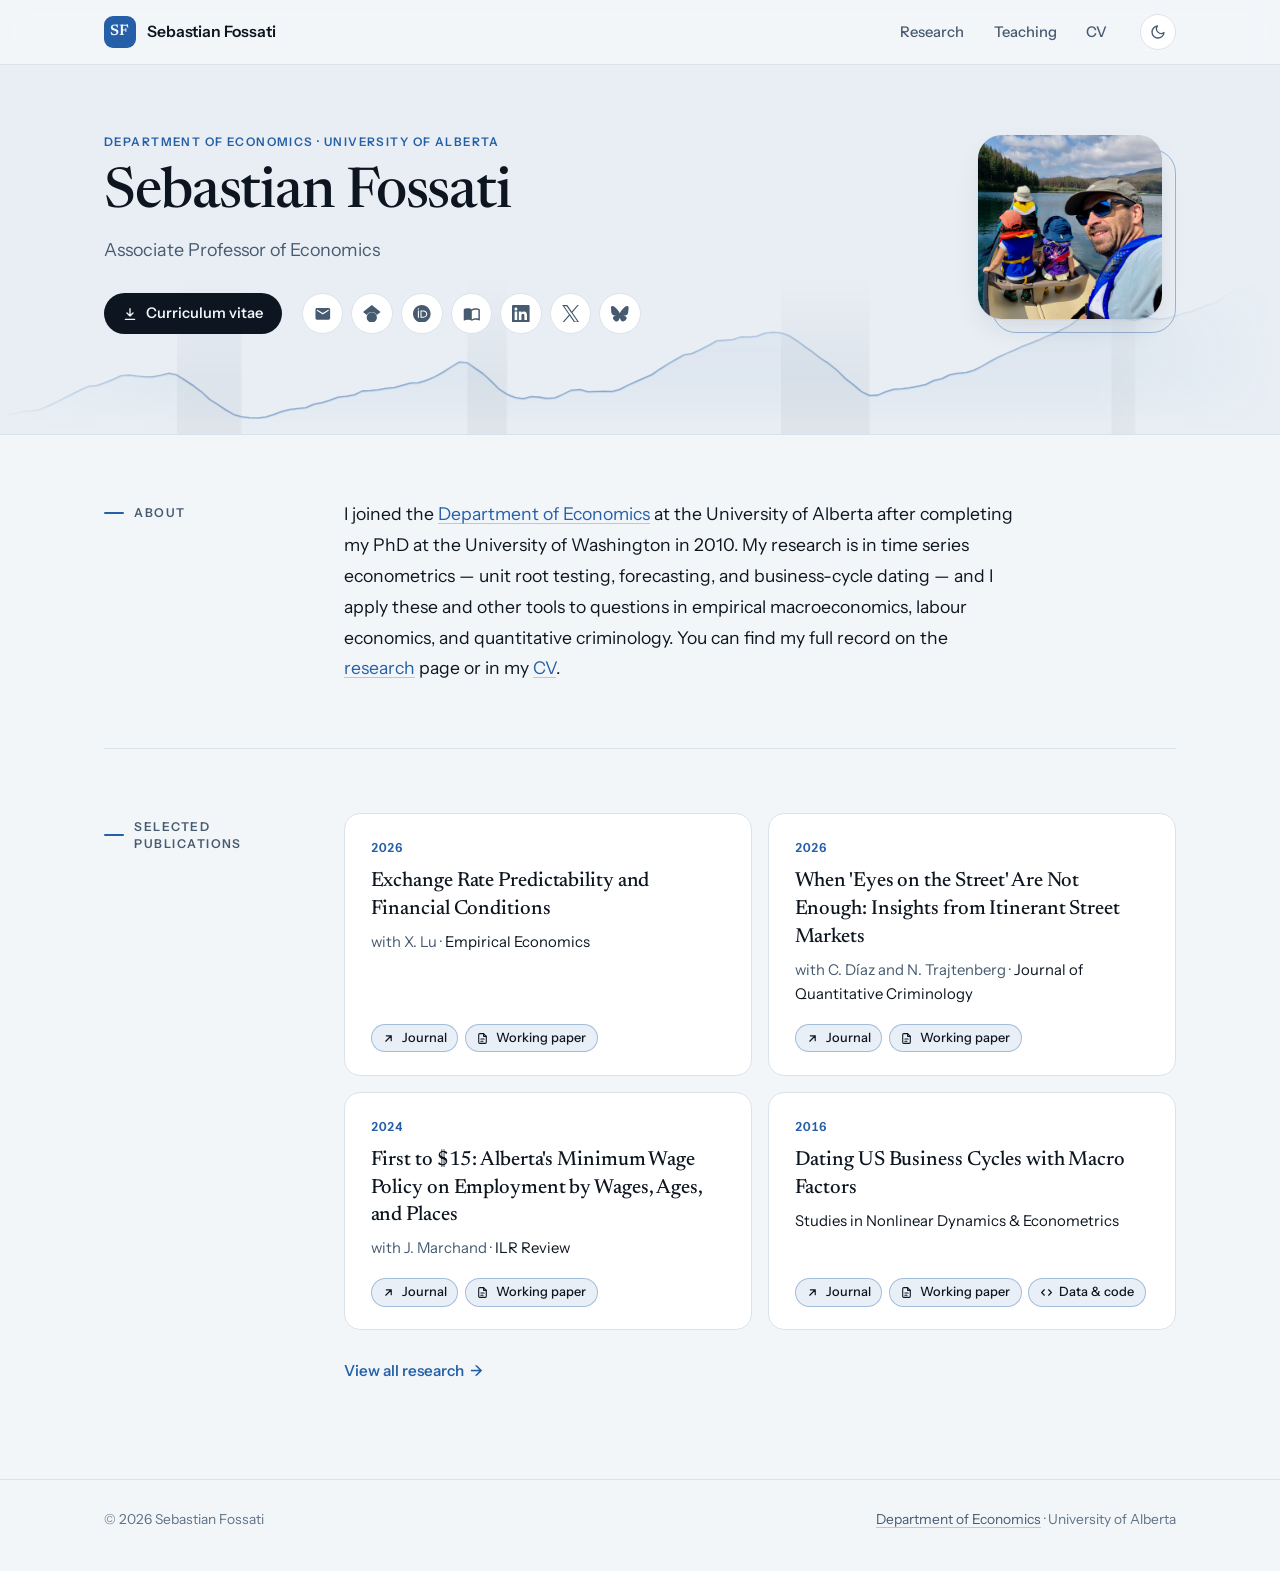
==== commit e47c1793: "Follow the device theme, lighten light-mode cards, tidy the landing page - Theme follows the visitor" ====
--- a/index.html
+++ b/index.html
@@ -24,11 +24,16 @@
   <link rel="preconnect" href="https://fonts.gstatic.com" crossorigin>
   <link href="https://fonts.googleapis.com/css2?family=Instrument+Sans:wght@400..700&family=Newsreader:ital,opsz,wght@0,6..72,400..600;1,6..72,400..500&display=swap" rel="stylesheet">
   <link rel="stylesheet" href="assets/css/style.css">
-  <!-- Applies the saved light/dark choice before the page paints (dark is the default) -->
+  <!-- Sets light or dark before the page paints: the visitor's saved choice
+       if they have used the toggle, otherwise their device's setting -->
   <script>
     (function () {
-      var t = localStorage.getItem("theme");
-      if (t) document.documentElement.dataset.theme = t;
+      var t = null;
+      try { t = localStorage.getItem("theme"); } catch (e) {}
+      if (t !== "light" && t !== "dark") {
+        t = window.matchMedia("(prefers-color-scheme: light)").matches ? "light" : "dark";
+      }
+      document.documentElement.dataset.theme = t;
       if (t === "light") document.querySelector('meta[name="theme-color"]').content = "#f3f6f9";
     })();
   </script>
@@ -176,7 +181,7 @@
           <div class="pub-year">2026</div>
           <div class="pub-body">
             <a class="pub-title" href="https://doi.org/10.1007/s00181-026-02971-w" target="_blank" rel="noopener">Exchange Rate Predictability and Financial Conditions</a>
-            <p class="pub-meta">with X. Lu · <em>Empirical Economics</em>, 2026</p>
+            <p class="pub-meta">with X. Lu · <em>Empirical Economics</em></p>
             <p class="pub-links">
               <a href="https://doi.org/10.1007/s00181-026-02971-w" target="_blank" rel="noopener">Journal</a>
               <a href="https://sites.ualberta.ca/~econwps/2025/wp2025-06.pdf" target="_blank" rel="noopener">Working paper</a>
@@ -188,7 +193,7 @@
           <div class="pub-year">2026</div>
           <div class="pub-body">
             <a class="pub-title" href="https://doi.org/10.1007/s10940-025-09620-y" target="_blank" rel="noopener">When 'Eyes on the Street' Are Not Enough: Insights from Itinerant Street Markets</a>
-            <p class="pub-meta">with C. Díaz and N. Trajtenberg · <em>Journal of Quantitative Criminology</em>, 2026</p>
+            <p class="pub-meta">with C. Díaz and N. Trajtenberg · <em>Journal of Quantitative Criminology</em></p>
             <p class="pub-links">
               <a href="https://doi.org/10.1007/s10940-025-09620-y" target="_blank" rel="noopener">Journal</a>
               <a href="https://papers.ssrn.com/sol3/papers.cfm?abstract_id=5048885" target="_blank" rel="noopener">Working paper</a>
@@ -200,7 +205,7 @@
           <div class="pub-year">2024</div>
           <div class="pub-body">
             <a class="pub-title" href="https://doi.org/10.1177/00197939231213064" target="_blank" rel="noopener">First to $15: Alberta's Minimum Wage Policy on Employment by Wages, Ages, and Places</a>
-            <p class="pub-meta">with J. Marchand · <em>ILR Review</em>, 2024</p>
+            <p class="pub-meta">with J. Marchand · <em>ILR Review</em></p>
             <p class="pub-links">
               <a href="https://doi.org/10.1177/00197939231213064" target="_blank" rel="noopener">Journal</a>
               <a href="https://ideas.repec.org/p/ris/albaec/2020_015.html" target="_blank" rel="noopener">Working paper</a>
@@ -212,7 +217,7 @@
           <div class="pub-year">2016</div>
           <div class="pub-body">
             <a class="pub-title" href="https://doi.org/10.1515/snde-2015-0037" target="_blank" rel="noopener">Dating US Business Cycles with Macro Factors</a>
-            <p class="pub-meta"><em>Studies in Nonlinear Dynamics &amp; Econometrics</em>, 2016</p>
+            <p class="pub-meta"><em>Studies in Nonlinear Dynamics &amp; Econometrics</em></p>
             <p class="pub-links">
               <a href="https://doi.org/10.1515/snde-2015-0037" target="_blank" rel="noopener">Journal</a>
               <a href="assets/papers/factor_probit.pdf" target="_blank" rel="noopener">Working paper</a>
--- a/assets/css/style.css
+++ b/assets/css/style.css
@@ -2,8 +2,8 @@
    style.css — all styling for the site.
 
    Colors follow the 1hand.app palette: navy, steel/pale blue, and one
-   gold highlight. Dark is the default; the toggle in the header switches
-   to light. To change the look, edit the variables in the blocks below:
+   gold highlight. The site follows the visitor's device setting (light or
+   dark) until they use the toggle in the header. To change the look, edit the variables in the blocks below:
    the first "theme" block is dark mode, the second is light mode. Fonts
    are set in the "Type" block.
    ========================================================================== */
@@ -17,7 +17,7 @@
   --label-col: 12rem;
 }
 
-/* ---- Dark theme (default) ------------------------------------------------ */
+/* ---- Dark theme (also used when JavaScript is off) ------------------------- */
 :root {
   --bg: #131f2c;
   --surface: #1a2838;
@@ -41,7 +41,7 @@
   color-scheme: dark;
 }
 
-/* ---- Light theme (chosen with the toggle button) -------------------------- */
+/* ---- Light theme ---------------------------------------------------------- */
 :root[data-theme="light"] {
   --bg: #f3f6f9;
   --surface: #ffffff;
@@ -65,31 +65,6 @@
   color-scheme: light;
 }
 
-/* ---- Steel-blue cards (light mode only) -----------------------------------
-   In light mode the course cards and the landing page's publication cards
-   are steel-blue panels with light text; in dark mode they are ordinary
-   navy cards. The variables are redefined on the cards themselves, so
-   everything inside them (text, chips, figures) follows. */
-:root[data-theme="light"] :is(.card, .pubs-featured .pub) {
-  --surface: #3d6390;
-  --band: #385b85;
-  --text: #ffffff;
-  --muted: #d6e1ee;
-  --faint: #d6e1ee;
-  --border: #4a73a3;
-  --border-strong: #5a83b3;
-  --accent: #cfe0f5;
-  --accent-soft: rgba(255, 255, 255, 0.12);
-  --gold: #e6b273;
-  --gold-ink: #e6b273;
-  --gold-soft: rgba(230, 178, 115, 0.2);
-  --chip-bg: rgba(255, 255, 255, 0.14);
-  --chip-border: rgba(255, 255, 255, 0.3);
-  --chip-hover-bg: rgba(255, 255, 255, 0.26);
-  --chip-hover-border: #ffffff;
-  color: var(--text);
-}
-
 /* ==========================================================================
    Base
    ========================================================================== */
@@ -273,7 +248,7 @@
   height: 1rem;
 }
 
-/* Show sun in dark mode (the default), moon in light mode */
+/* Show sun in dark mode, moon in light mode */
 .icon-moon { display: none; }
 .icon-sun  { display: block; }
 
@@ -1049,8 +1024,14 @@
 }
 
 .pubs-featured .pub-links {
+  gap: 0.4rem;
   margin-top: auto;
   padding-top: 1.1rem;
+}
+
+/* slightly tighter chips, so three fit on one row of a card */
+.pubs-featured .pub-links a {
+  padding-inline: 0.65rem;
 }
 
 /* Expandable abstract (used on the research page) */
@@ -1453,35 +1434,73 @@
     padding: 0.4rem 0.6rem;
   }
 
+  /* Compact hero: department line on top, then the photo with the name
+     and title beside it, then the buttons. .hero-text is dissolved
+     (display: contents) so its children can be placed on the hero grid. */
   .hero {
-    grid-template-columns: 1fr;
-    gap: 2rem;
-    padding: 3rem 0 6rem;
+    grid-template-columns: auto minmax(0, 1fr);
+    gap: 0 1.1rem;
+    padding: 2.25rem 0 4.25rem;
+  }
+
+  .hero-text {
+    display: contents;
+  }
+
+  .eyebrow {
+    grid-area: 1 / 1 / auto / -1;
+    margin-bottom: 1.25rem;
+    font-size: 0.68rem;
+    letter-spacing: 0.1em;
+  }
+
+  .portrait-wrap {
+    grid-area: 2 / 1 / span 2 / auto;
+    margin: 0 7px 7px 0;
+  }
+
+  .portrait-wrap::before {
+    inset: 7px -7px -7px 7px;
+    border-radius: 18px;
+  }
+
+  .portrait {
+    width: 92px;
+    height: 92px;
+    border-radius: 18px;
+  }
+
+  .hero h1 {
+    grid-area: 2 / 2;
+    align-self: end;
+    margin-bottom: 0.45rem;
+    font-size: 2.2rem;
   }
 
   .hero .lede {
-    font-size: 1.1rem;
-  }
-
-  .portrait-wrap {
-    order: -1;
-    justify-self: start;
-    margin: 0 10px 10px 0;
-  }
-
-  .portrait-wrap::before {
-    inset: 10px -10px -10px 10px;
-    border-radius: 22px;
-  }
-
-  .portrait {
-    width: 120px;
-    height: 120px;
-    border-radius: 22px;
+    grid-area: 3 / 2;
+    align-self: start;
+    font-size: 1rem;
+    line-height: 1.4;
+  }
+
+  .hero-actions {
+    grid-area: 4 / 1 / auto / -1;
+    margin-top: 1.6rem;
+  }
+
+  /* a touch smaller, so all seven icons fit on one row of a narrow phone */
+  .socials {
+    gap: 0.4rem;
+  }
+
+  .socials a {
+    width: 2.5rem;
+    height: 2.5rem;
   }
 
   .hero-chart {
-    height: 150px;
+    height: 110px;
   }
 
   /* On phones the header is shorter, so the cards and the gap between
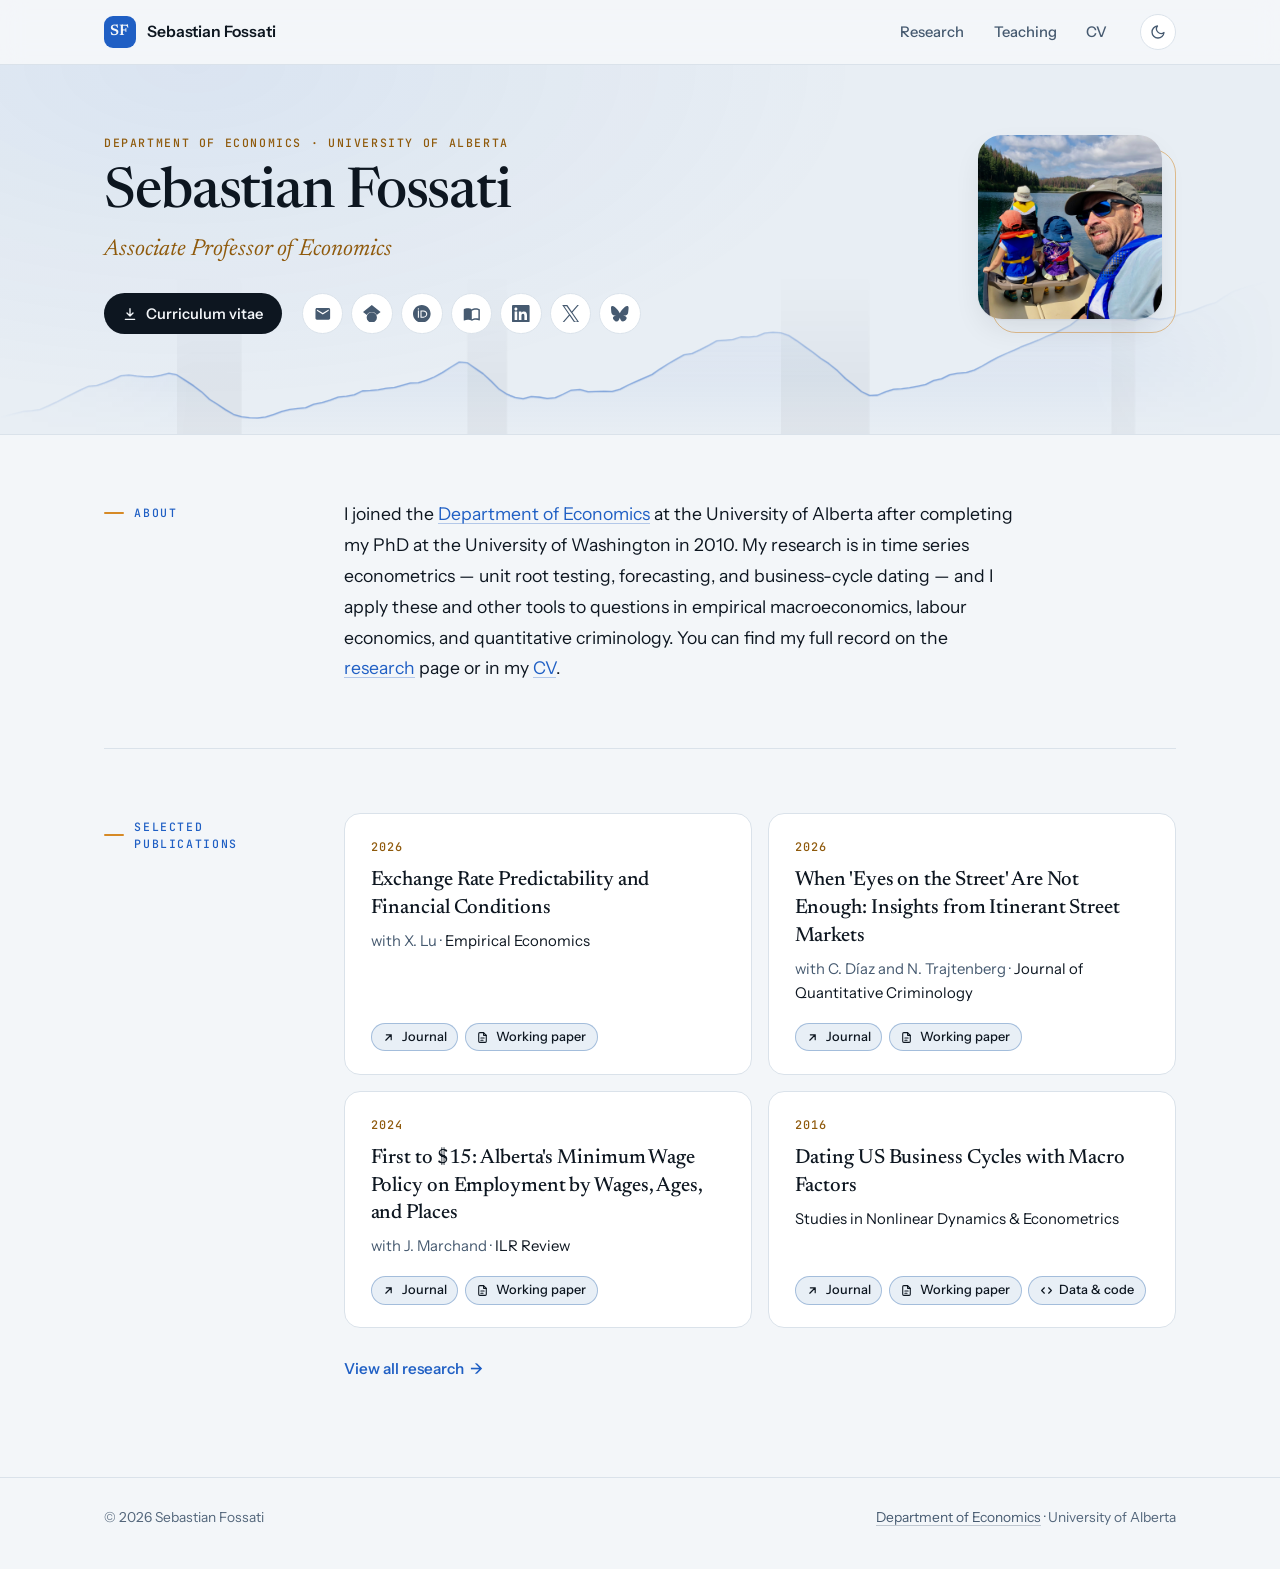
==== commit d3431ca6: "Deepen the dark palette and add gold, teal and mono accents Darker navy-black base with translucent " ====
--- a/index.html
+++ b/index.html
@@ -18,11 +18,11 @@
   <meta name="twitter:card" content="summary">
   <!-- Browser toolbar color on phones (navy; light when the visitor picks
        light mode — see the script below and assets/js/theme.js) -->
-  <meta name="theme-color" content="#131f2c">
+  <meta name="theme-color" content="#0a111a">
   <link rel="icon" href="assets/img/favicon.svg" type="image/svg+xml">
   <link rel="preconnect" href="https://fonts.googleapis.com">
   <link rel="preconnect" href="https://fonts.gstatic.com" crossorigin>
-  <link href="https://fonts.googleapis.com/css2?family=Instrument+Sans:wght@400..700&family=Newsreader:ital,opsz,wght@0,6..72,400..600;1,6..72,400..500&display=swap" rel="stylesheet">
+  <link href="https://fonts.googleapis.com/css2?family=Instrument+Sans:wght@400..700&family=JetBrains+Mono:wght@400..600&family=Newsreader:ital,opsz,wght@0,6..72,400..600;1,6..72,400..500&display=swap" rel="stylesheet">
   <link rel="stylesheet" href="assets/css/style.css">
   <!-- Sets light or dark before the page paints: the visitor's saved choice
        if they have used the toggle, otherwise their device's setting -->
--- a/assets/css/style.css
+++ b/assets/css/style.css
@@ -1,8 +1,9 @@
 /* ==========================================================================
    style.css — all styling for the site.
 
-   Colors follow the 1hand.app palette: navy, steel/pale blue, and one
-   gold highlight. The site follows the visitor's device setting (light or
+   Colors: a deep navy-black base, a bright blue accent, gold for
+   highlights and labels, and teal for work in progress. Small labels,
+   years and course codes are set in JetBrains Mono. The site follows the visitor's device setting (light or
    dark) until they use the toggle in the header. To change the look, edit the variables in the blocks below:
    the first "theme" block is dark mode, the second is light mode. Fonts
    are set in the "Type" block.
@@ -12,6 +13,7 @@
 :root {
   --font-sans: "Instrument Sans", system-ui, -apple-system, "Segoe UI", Roboto, sans-serif;
   --font-serif: "Newsreader", "Iowan Old Style", "Palatino Linotype", Georgia, serif;
+  --font-mono: "JetBrains Mono", ui-monospace, SFMono-Regular, Menlo, monospace;
   --radius: 16px;
   --wrap: 70rem;
   --label-col: 12rem;
@@ -19,25 +21,29 @@
 
 /* ---- Dark theme (also used when JavaScript is off) ------------------------- */
 :root {
-  --bg: #131f2c;
-  --surface: #1a2838;
-  --band: #172433;
-  --text: #f2f6fa;
-  --muted: #8fa1b5;
-  --faint: #71879f;
-  --border: #243548;
-  --border-strong: #314862;
-  --accent: #9db9dc;
-  --accent-soft: rgba(157, 185, 220, 0.12);
-  --gold: #d09a5a;
-  --gold-ink: #d09a5a;
-  --gold-soft: rgba(208, 154, 90, 0.14);
-  --chart-band: rgba(157, 185, 220, 0.05);
-  --chip-bg: rgba(255, 255, 255, 0.14);
-  --chip-border: rgba(255, 255, 255, 0.3);
-  --chip-hover-bg: rgba(255, 255, 255, 0.26);
+  --bg: #0a111a;
+  --surface: #111b27;
+  --band: #0d1621;
+  --text: #eef3f8;
+  --muted: #a9b7c8;
+  --faint: #8495aa;
+  --border: rgba(214, 224, 245, 0.09);
+  --border-strong: rgba(214, 224, 245, 0.2);
+  --accent: #82b1f5;
+  --accent-soft: rgba(130, 177, 245, 0.13);
+  --gold: #f2b660;
+  --gold-ink: #f2b660;
+  --gold-soft: rgba(242, 182, 96, 0.13);
+  --teal: #4fd1c5;
+  --teal-ink: #4fd1c5;
+  --teal-soft: rgba(79, 209, 197, 0.13);
+  --glow: rgba(130, 177, 245, 0.1);
+  --chart-band: rgba(130, 177, 245, 0.05);
+  --chip-bg: rgba(255, 255, 255, 0.08);
+  --chip-border: rgba(255, 255, 255, 0.2);
+  --chip-hover-bg: rgba(255, 255, 255, 0.16);
   --chip-hover-border: #ffffff;
-  --shadow: 0 1px 2px rgba(0, 0, 0, 0.3), 0 12px 32px -8px rgba(0, 0, 0, 0.55);
+  --shadow: 0 1px 2px rgba(0, 0, 0, 0.4), 0 16px 40px -10px rgba(0, 0, 0, 0.7);
   color-scheme: dark;
 }
 
@@ -48,14 +54,18 @@
   --band: #e8eef4;
   --text: #0d1620;
   --muted: #465a70;
-  --faint: #5f7287;
+  --faint: #53667b;
   --border: #dae2ea;
   --border-strong: #c3cfdb;
-  --accent: #245fa8;
-  --accent-soft: rgba(36, 95, 168, 0.1);
-  --gold: #c08545;
-  --gold-ink: #8a5a20;
-  --gold-soft: rgba(208, 154, 90, 0.16);
+  --accent: #1f5fc4;
+  --accent-soft: rgba(31, 95, 196, 0.1);
+  --gold: #d68a26;
+  --gold-ink: #8f5a0c;
+  --gold-soft: rgba(214, 138, 38, 0.14);
+  --teal: #13a094;
+  --teal-ink: #0b7168;
+  --teal-soft: rgba(19, 160, 148, 0.12);
+  --glow: rgba(31, 95, 196, 0.07);
   --chart-band: rgba(13, 22, 32, 0.04);
   --chip-bg: rgba(36, 95, 168, 0.1);
   --chip-border: rgba(36, 95, 168, 0.35);
@@ -498,7 +508,9 @@
 .intro-band {
   position: relative;
   overflow: hidden;
-  background: var(--band);
+  background:
+    radial-gradient(60rem 30rem at 15% 0%, var(--glow), transparent 70%),
+    var(--band);
   border-bottom: 1px solid var(--border);
 }
 
@@ -513,11 +525,12 @@
 
 .eyebrow {
   margin: 0 0 0.85rem;
-  font-size: 0.74rem;
-  font-weight: 600;
-  letter-spacing: 0.12em;
+  font-family: var(--font-mono);
+  font-size: 0.72rem;
+  font-weight: 500;
+  letter-spacing: 0.14em;
   text-transform: uppercase;
-  color: var(--accent);
+  color: var(--gold-ink);
 }
 
 .hero h1 {
@@ -531,8 +544,11 @@
 
 .hero .lede {
   margin: 0;
-  font-size: 1.12rem;
-  color: var(--muted);
+  font-family: var(--font-serif);
+  font-size: 1.45rem;
+  font-style: italic;
+  line-height: 1.3;
+  color: var(--gold-ink);
 }
 
 .hero-actions {
@@ -553,9 +569,9 @@
   content: "";
   position: absolute;
   inset: 14px -14px -14px 14px;
-  border: 1px solid var(--accent);
+  border: 1px solid var(--gold);
   border-radius: 24px;
-  opacity: 0.4;
+  opacity: 0.5;
 }
 
 .portrait {
@@ -593,7 +609,7 @@
 }
 
 .btn-primary:hover {
-  background: var(--accent);
+  background: var(--gold);
   color: var(--bg);
   transform: translateY(-1px);
 }
@@ -702,12 +718,13 @@
   align-items: center;
   gap: 0.65rem;
   margin: 0.3rem 0 0;
-  font-size: 0.76rem;
-  font-weight: 600;
-  line-height: 1.4;
-  letter-spacing: 0.12em;
+  font-family: var(--font-mono);
+  font-size: 0.72rem;
+  font-weight: 500;
+  line-height: 1.5;
+  letter-spacing: 0.14em;
   text-transform: uppercase;
-  color: var(--muted);
+  color: var(--accent);
 }
 
 .section > h2::before {
@@ -716,7 +733,7 @@
   width: 1.25rem;
   height: 2px;
   border-radius: 2px;
-  background: var(--accent);
+  background: var(--gold);
 }
 
 .section > p {
@@ -752,8 +769,9 @@
 }
 
 .pub-year {
-  padding-top: 0.2rem;
-  font-size: 0.85rem;
+  padding-top: 0.25rem;
+  font-family: var(--font-mono);
+  font-size: 0.8rem;
   font-weight: 500;
   font-variant-numeric: tabular-nums;
   color: var(--faint);
@@ -798,7 +816,7 @@
 .pub-subject {
   display: block;
   margin-top: 0.35rem;
-  font-size: 0.68rem;
+  font-size: 0.72rem;
   font-weight: 600;
   line-height: 1.3;
   letter-spacing: 0.06em;
@@ -811,18 +829,21 @@
 .status {
   display: inline-block;
   padding: 0.05rem 0.55rem;
+  border: 1px solid color-mix(in srgb, var(--gold) 40%, transparent);
   border-radius: 999px;
   background: var(--gold-soft);
   color: var(--gold-ink);
-  font-size: 0.76rem;
-  font-weight: 600;
-  letter-spacing: 0.01em;
-  vertical-align: 0.05em;
+  font-family: var(--font-mono);
+  font-size: 0.7rem;
+  font-weight: 500;
+  letter-spacing: 0.02em;
+  vertical-align: 0.1em;
 }
 
 .status-wip {
-  background: color-mix(in srgb, var(--faint) 14%, transparent);
-  color: var(--muted);
+  border-color: color-mix(in srgb, var(--teal) 40%, transparent);
+  background: var(--teal-soft);
+  color: var(--teal-ink);
 }
 
 /* Link chips under each paper (and under each course, e.g. a syllabus):
@@ -910,11 +931,12 @@
 }
 
 .filter-label {
-  font-size: 0.76rem;
-  font-weight: 600;
-  letter-spacing: 0.12em;
+  font-family: var(--font-mono);
+  font-size: 0.72rem;
+  font-weight: 500;
+  letter-spacing: 0.14em;
   text-transform: uppercase;
-  color: var(--muted);
+  color: var(--accent);
 }
 
 .filter-chips {
@@ -999,7 +1021,7 @@
 }
 
 .pubs-featured .pub:hover {
-  border-color: var(--border-strong);
+  border-color: color-mix(in srgb, var(--gold) 45%, transparent);
   box-shadow: var(--shadow);
   transform: translateY(-2px);
 }
@@ -1007,10 +1029,9 @@
 .pubs-featured .pub-year {
   margin-bottom: 0.6rem;
   padding: 0;
-  font-size: 0.78rem;
-  font-weight: 600;
-  letter-spacing: 0.08em;
-  color: var(--accent);
+  font-size: 0.74rem;
+  letter-spacing: 0.1em;
+  color: var(--gold-ink);
 }
 
 .pubs-featured .pub-body {
@@ -1103,18 +1124,19 @@
 }
 
 .card:hover {
-  border-color: var(--border-strong);
+  border-color: color-mix(in srgb, var(--gold) 45%, transparent);
   box-shadow: var(--shadow);
   transform: translateY(-2px);
 }
 
 .card .course-code {
   margin: 0 0 0.6rem;
-  font-size: 0.78rem;
-  font-weight: 600;
-  letter-spacing: 0.08em;
+  font-family: var(--font-mono);
+  font-size: 0.74rem;
+  font-weight: 500;
+  letter-spacing: 0.1em;
   text-transform: uppercase;
-  color: var(--accent);
+  color: var(--gold-ink);
 }
 
 .card h3 {
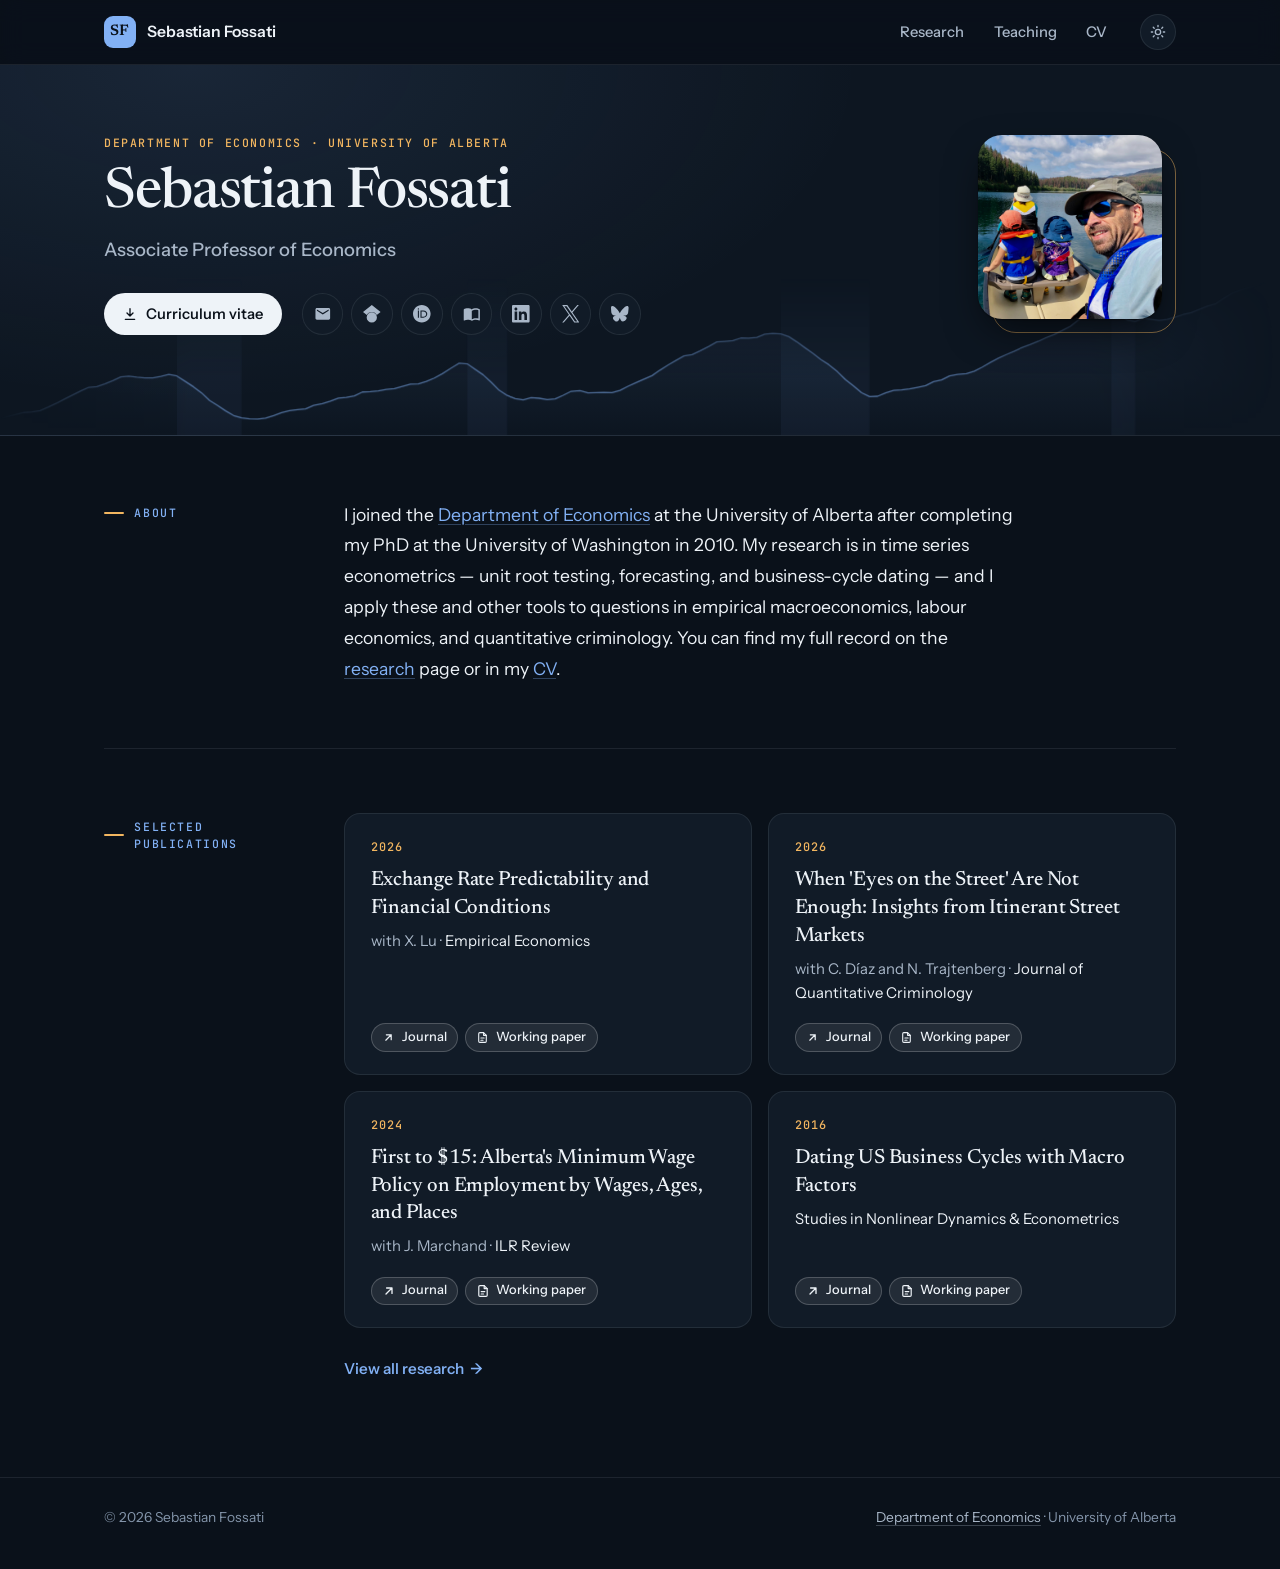
==== commit 1ad28c75: "Open in dark mode, plain subtitle, trim featured paper links The site now opens dark unless the visi" ====
--- a/index.html
+++ b/index.html
@@ -25,13 +25,13 @@
   <link href="https://fonts.googleapis.com/css2?family=Instrument+Sans:wght@400..700&family=JetBrains+Mono:wght@400..600&family=Newsreader:ital,opsz,wght@0,6..72,400..600;1,6..72,400..500&display=swap" rel="stylesheet">
   <link rel="stylesheet" href="assets/css/style.css">
   <!-- Sets light or dark before the page paints: the visitor's saved choice
-       if they have used the toggle, otherwise their device's setting -->
+       if they have used the toggle, otherwise dark -->
   <script>
     (function () {
       var t = null;
       try { t = localStorage.getItem("theme"); } catch (e) {}
       if (t !== "light" && t !== "dark") {
-        t = window.matchMedia("(prefers-color-scheme: light)").matches ? "light" : "dark";
+        t = "dark";
       }
       document.documentElement.dataset.theme = t;
       if (t === "light") document.querySelector('meta[name="theme-color"]').content = "#f3f6f9";
@@ -221,7 +221,6 @@
             <p class="pub-links">
               <a href="https://doi.org/10.1515/snde-2015-0037" target="_blank" rel="noopener">Journal</a>
               <a href="assets/papers/factor_probit.pdf" target="_blank" rel="noopener">Working paper</a>
-              <a href="assets/papers/factor_probit_matlab.zip">Data &amp; code</a>
             </p>
           </div>
         </li>
--- a/assets/css/style.css
+++ b/assets/css/style.css
@@ -3,9 +3,10 @@
 
    Colors: a deep navy-black base, a bright blue accent, gold for
    highlights and labels, and teal for work in progress. Small labels,
-   years and course codes are set in JetBrains Mono. The site follows the visitor's device setting (light or
-   dark) until they use the toggle in the header. To change the look, edit the variables in the blocks below:
-   the first "theme" block is dark mode, the second is light mode. Fonts
+   years and course codes are set in JetBrains Mono. The site opens in
+   dark mode; the toggle in the header switches to light. To change the
+   look, edit the variables in the blocks below: the first "theme" block
+   is dark mode, the second is light mode. Fonts
    are set in the "Type" block.
    ========================================================================== */
 
@@ -544,11 +545,9 @@
 
 .hero .lede {
   margin: 0;
-  font-family: var(--font-serif);
-  font-size: 1.45rem;
-  font-style: italic;
-  line-height: 1.3;
-  color: var(--gold-ink);
+  font-size: 1.15rem;
+  font-weight: 500;
+  color: var(--muted);
 }
 
 .hero-actions {
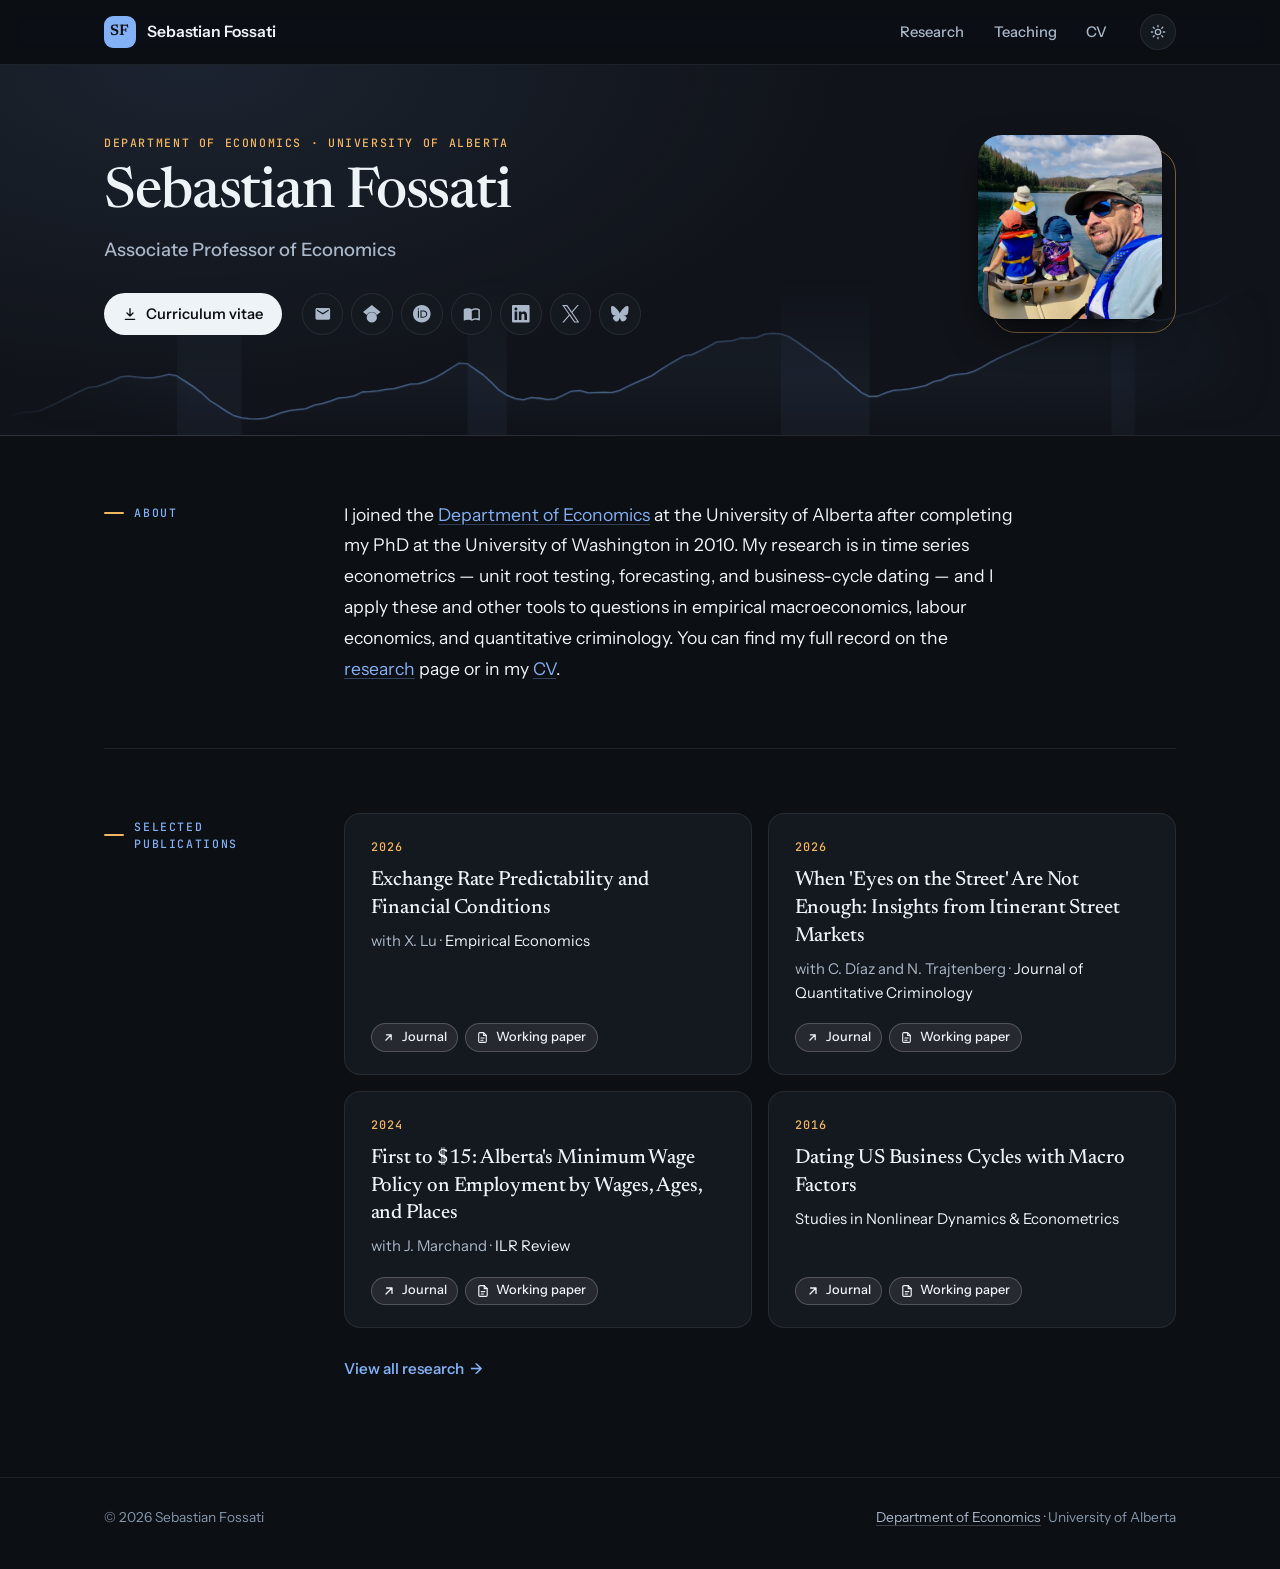
==== commit f774a747: "Make the dark background less navy Co-Authored-By: Claude Opus 5.5 <noreply@anthropic.com>" ====
--- a/index.html
+++ b/index.html
@@ -18,7 +18,7 @@
   <meta name="twitter:card" content="summary">
   <!-- Browser toolbar color on phones (navy; light when the visitor picks
        light mode — see the script below and assets/js/theme.js) -->
-  <meta name="theme-color" content="#0a111a">
+  <meta name="theme-color" content="#0c0f14">
   <link rel="icon" href="assets/img/favicon.svg" type="image/svg+xml">
   <link rel="preconnect" href="https://fonts.googleapis.com">
   <link rel="preconnect" href="https://fonts.gstatic.com" crossorigin>
--- a/assets/css/style.css
+++ b/assets/css/style.css
@@ -1,7 +1,7 @@
 /* ==========================================================================
    style.css — all styling for the site.
 
-   Colors: a deep navy-black base, a bright blue accent, gold for
+   Colors: a near-black base with a slight blue cast, a bright blue accent, gold for
    highlights and labels, and teal for work in progress. Small labels,
    years and course codes are set in JetBrains Mono. The site opens in
    dark mode; the toggle in the header switches to light. To change the
@@ -22,9 +22,9 @@
 
 /* ---- Dark theme (also used when JavaScript is off) ------------------------- */
 :root {
-  --bg: #0a111a;
-  --surface: #111b27;
-  --band: #0d1621;
+  --bg: #0c0f14;
+  --surface: #14181f;
+  --band: #101319;
   --text: #eef3f8;
   --muted: #a9b7c8;
   --faint: #8495aa;
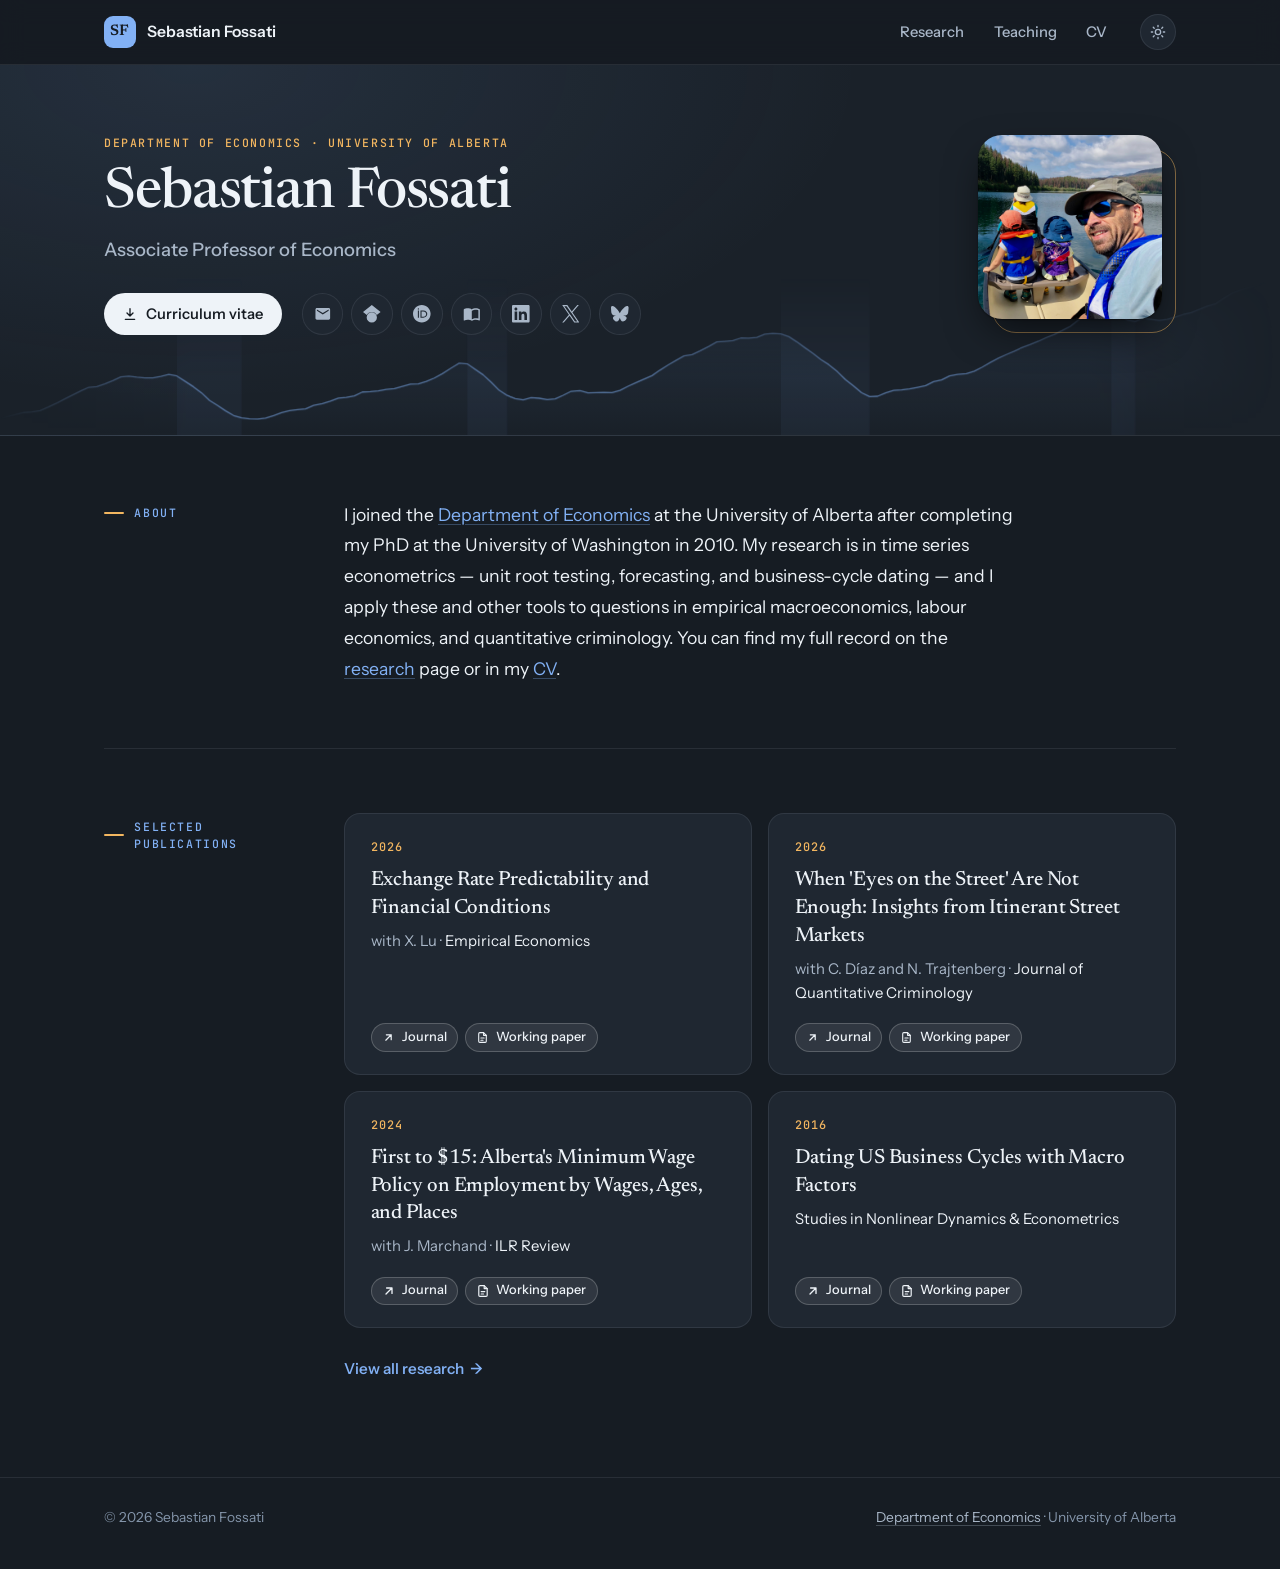
==== commit a72b952f: "Switch the dark background to slate Co-Authored-By: Claude Opus 5.5 <noreply@anthropic.com>" ====
--- a/index.html
+++ b/index.html
@@ -18,7 +18,7 @@
   <meta name="twitter:card" content="summary">
   <!-- Browser toolbar color on phones (navy; light when the visitor picks
        light mode — see the script below and assets/js/theme.js) -->
-  <meta name="theme-color" content="#0c0f14">
+  <meta name="theme-color" content="#161c23">
   <link rel="icon" href="assets/img/favicon.svg" type="image/svg+xml">
   <link rel="preconnect" href="https://fonts.googleapis.com">
   <link rel="preconnect" href="https://fonts.gstatic.com" crossorigin>
--- a/assets/css/style.css
+++ b/assets/css/style.css
@@ -1,7 +1,7 @@
 /* ==========================================================================
    style.css — all styling for the site.
 
-   Colors: a near-black base with a slight blue cast, a bright blue accent, gold for
+   Colors: a dark slate base, a bright blue accent, gold for
    highlights and labels, and teal for work in progress. Small labels,
    years and course codes are set in JetBrains Mono. The site opens in
    dark mode; the toggle in the header switches to light. To change the
@@ -22,9 +22,9 @@
 
 /* ---- Dark theme (also used when JavaScript is off) ------------------------- */
 :root {
-  --bg: #0c0f14;
-  --surface: #14181f;
-  --band: #101319;
+  --bg: #161c23;
+  --surface: #1f2731;
+  --band: #1a2129;
   --text: #eef3f8;
   --muted: #a9b7c8;
   --faint: #8495aa;
